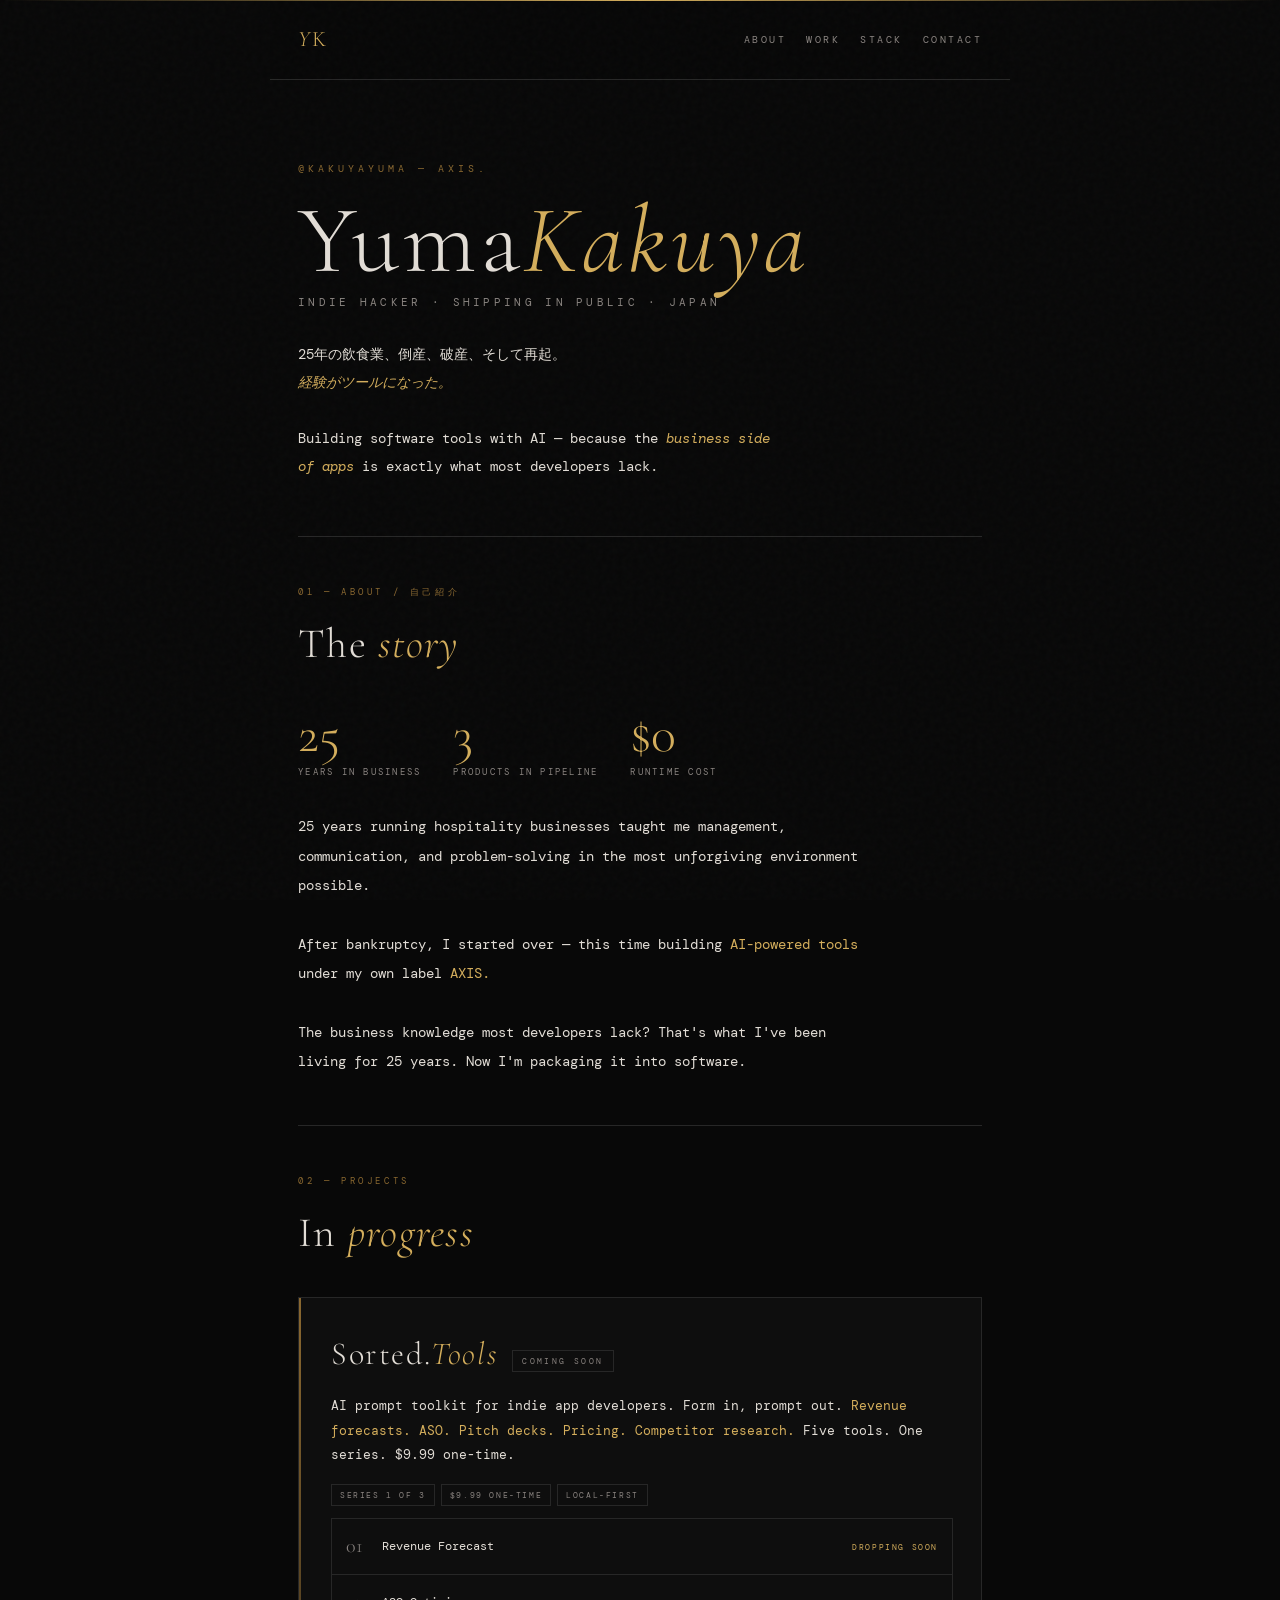
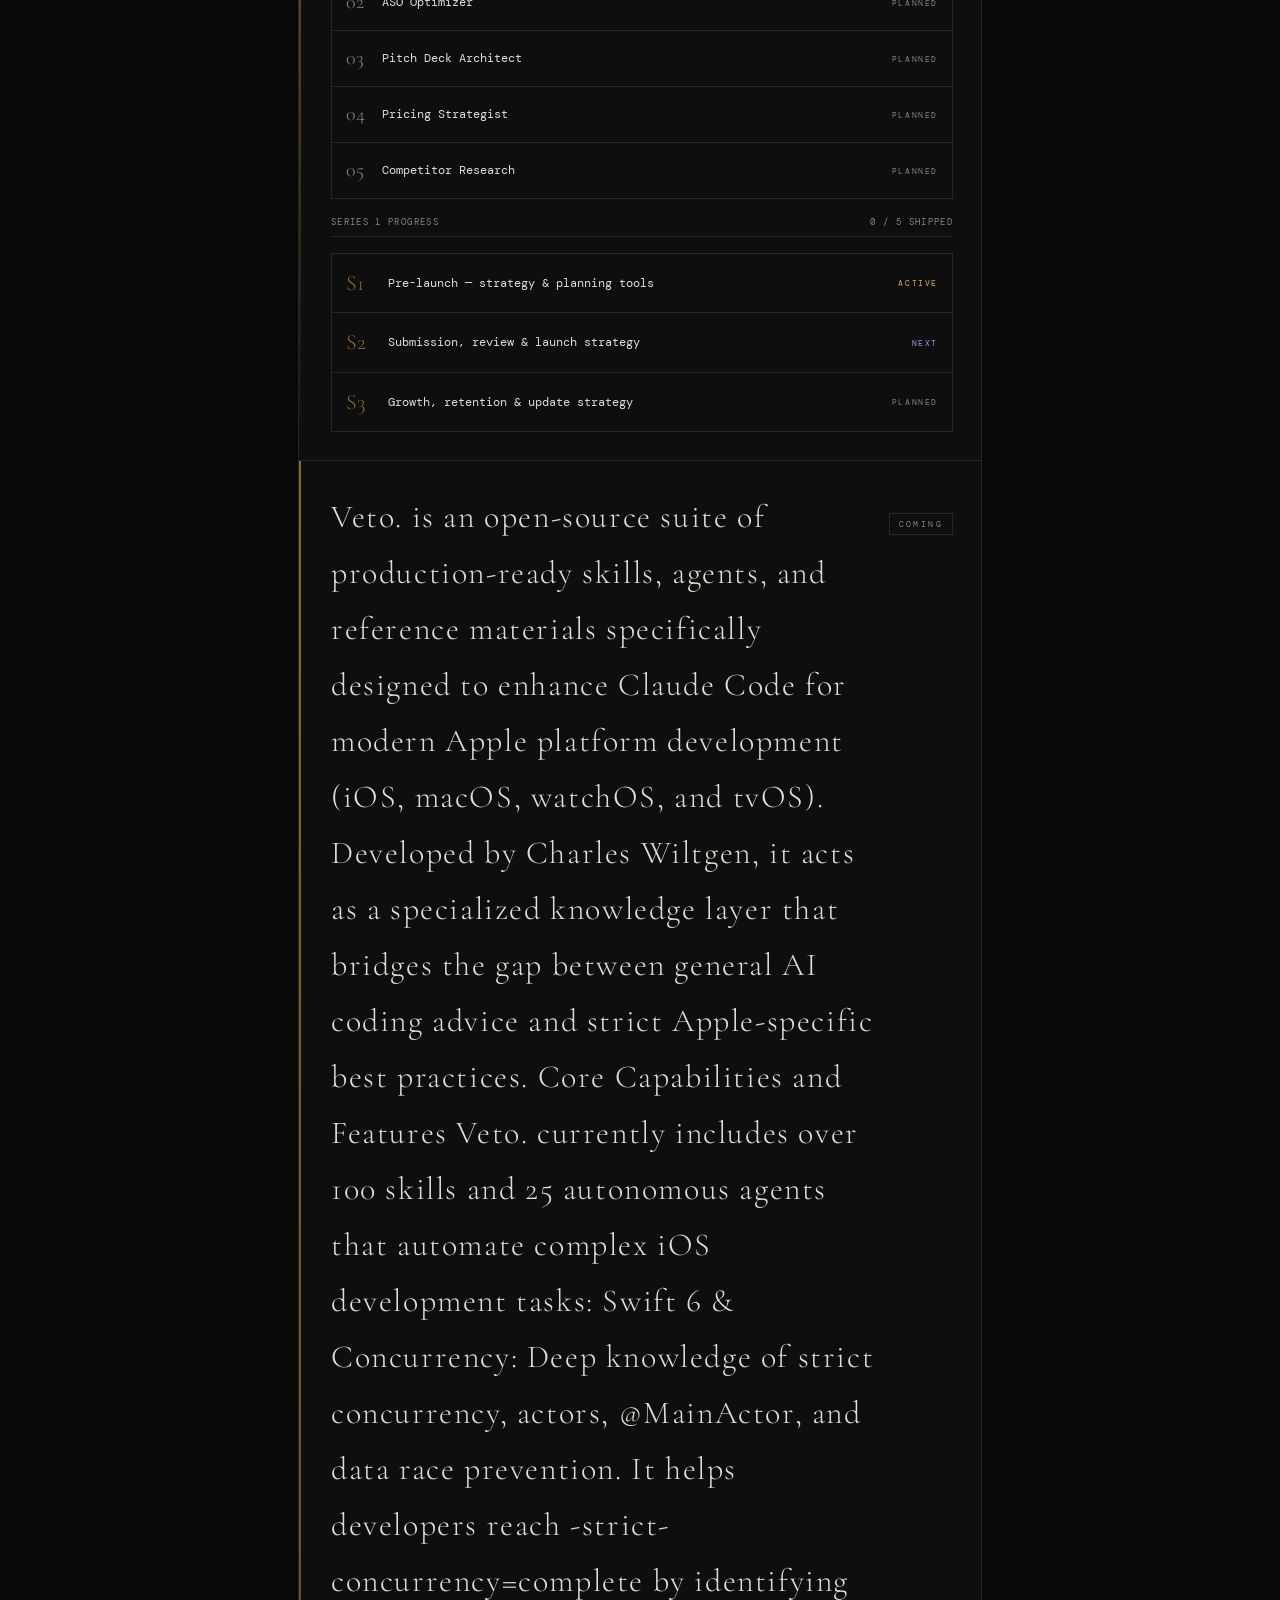
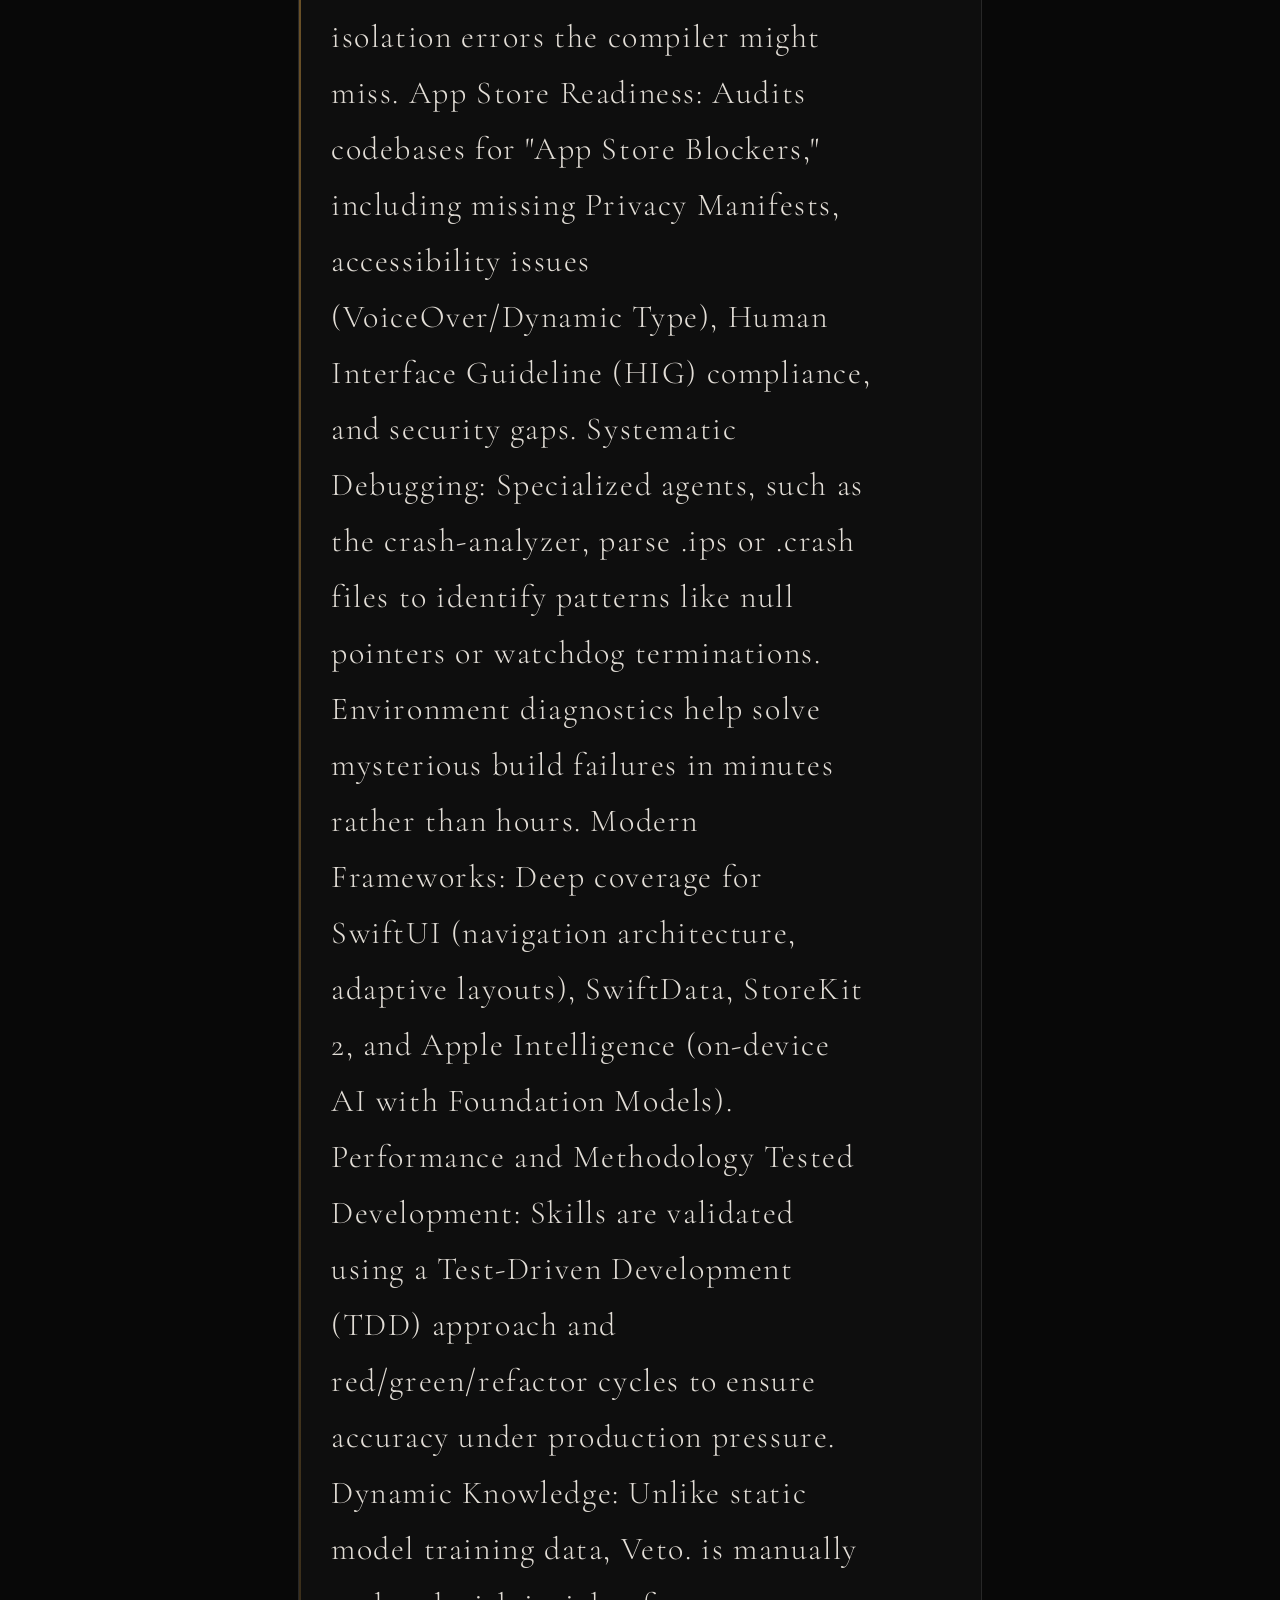
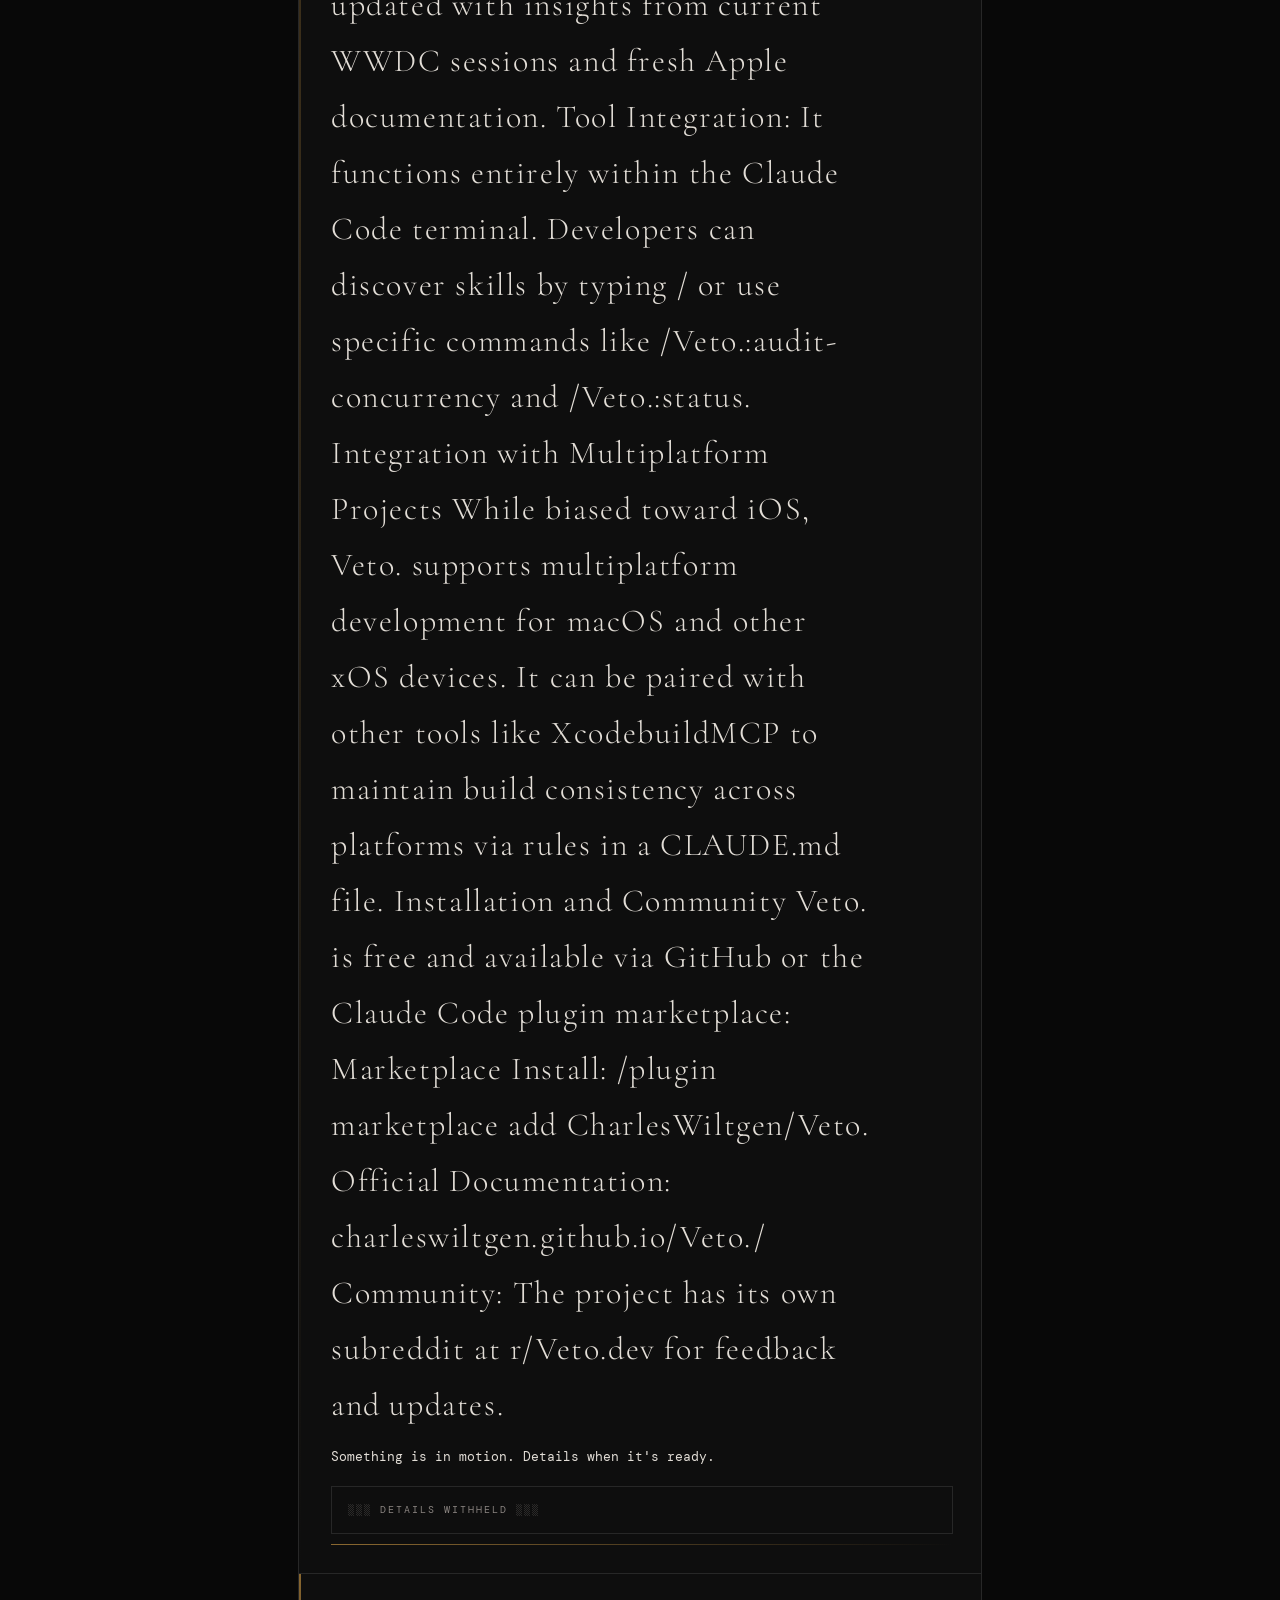
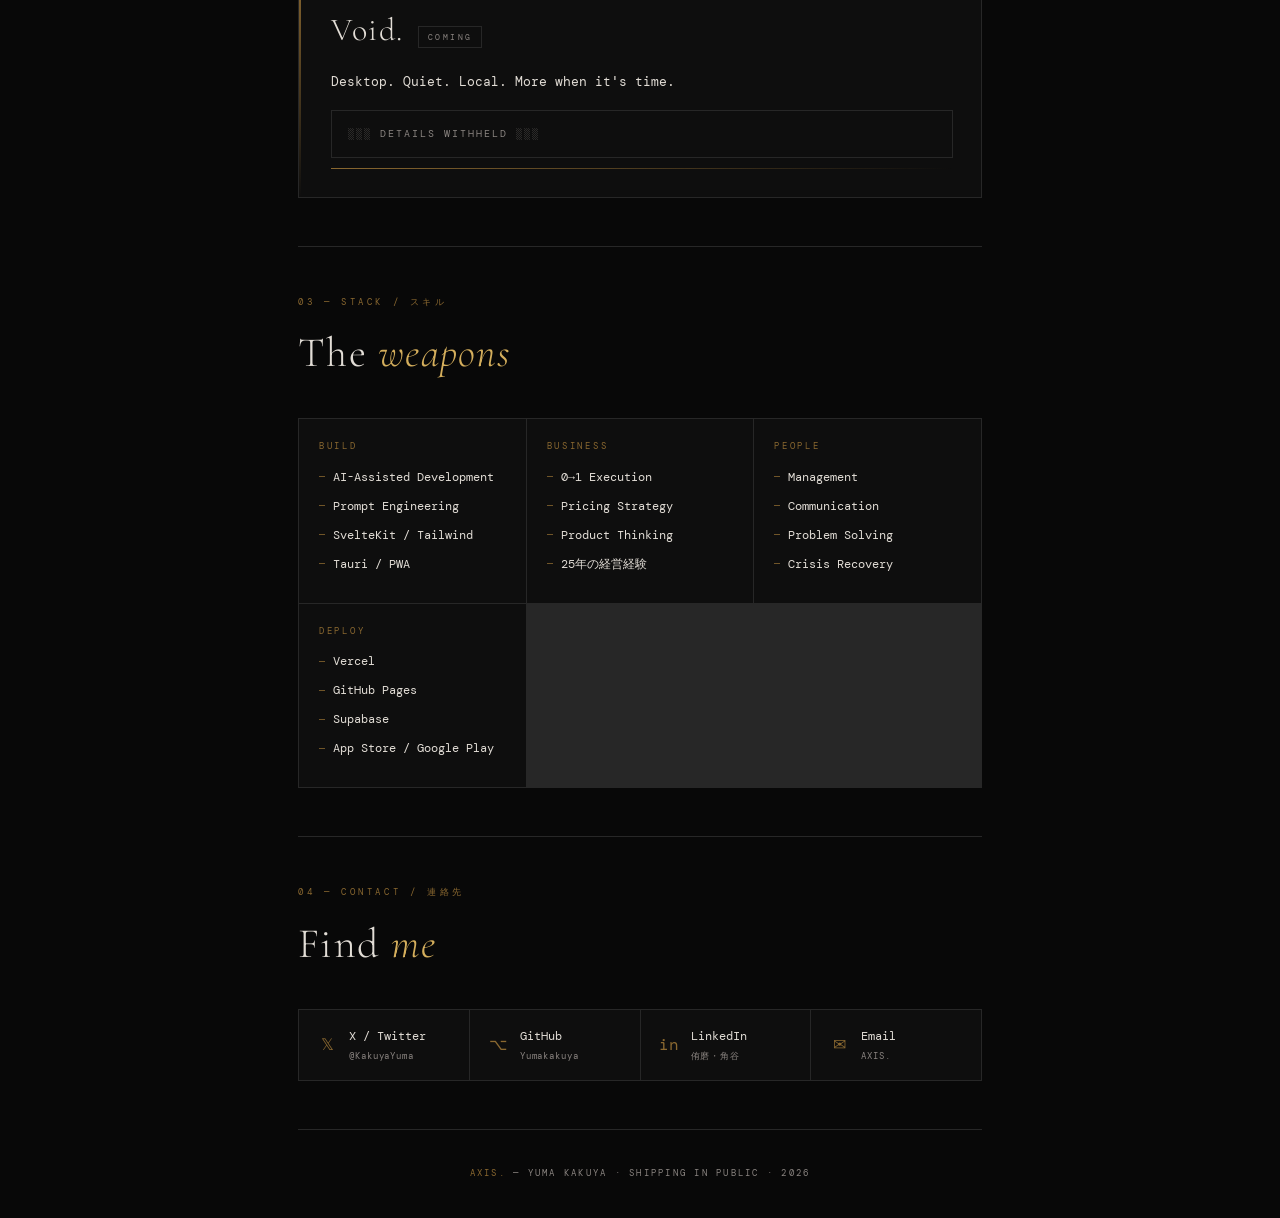
==== index.html @ 137613ca "update: refresh index.html content" ====
<!DOCTYPE html>
<html lang="en">

<head>
  <meta charset="UTF-8" />
  <meta name="viewport" content="width=device-width, initial-scale=1.0" />
  <title>Yuma Kakuya — Builder</title>
  <meta name="description" content="Indie hacker building tools for app developers. Creator of Sorted.Tools." />
  <link rel="preconnect" href="https://fonts.googleapis.com" />
  <link
    href="https://fonts.googleapis.com/css2?family=Cormorant+Garamond:ital,wght@0,300;0,400;0,600;1,300&family=DM+Mono:wght@300;400&display=swap"
    rel="stylesheet" />
  <style>
    :root {
      --bg: #080808;
      --bg2: #0e0e0e;
      --bg3: #161616;
      --gold: #d4ae5c;
      --gold-dim: #8a6830;
      --gold-glow: rgba(212, 174, 92, 0.18);
      --violet: #a98ff0;
      --violet-dim: #5a4a90;
      --text: #e2ddd6;
      --text-dim: #8a8480;
      --text-sub: #5e5a56;
      --border: #272727;
      --font-serif: 'Cormorant Garamond', Georgia, serif;
      --font-mono: 'DM Mono', 'Courier New', monospace;
    }

    *,
    *::before,
    *::after {
      box-sizing: border-box;
      margin: 0;
      padding: 0;
    }

    html {
      scroll-behavior: smooth;
    }

    body {
      background: var(--bg);
      color: var(--text);
      font-family: var(--font-mono);
      font-size: 13px;
      line-height: 1.75;
      min-height: 100vh;
      overflow-x: hidden;
    }

    /* Subtle grain */
    body::before {
      content: '';
      position: fixed;
      inset: 0;
      background-image: url("data:image/svg+xml,%3Csvg viewBox='0 0 200 200' xmlns='http://www.w3.org/2000/svg'%3E%3Cfilter id='n'%3E%3CfeTurbulence type='fractalNoise' baseFrequency='0.85' numOctaves='4' stitchTiles='stitch'/%3E%3C/filter%3E%3Crect width='100%25' height='100%25' filter='url(%23n)'/%3E%3C/svg%3E");
      opacity: 0.025;
      pointer-events: none;
      z-index: 9999;
    }

    /* Gold-top gradient line */
    body::after {
      content: '';
      position: fixed;
      top: 0;
      left: 0;
      right: 0;
      height: 1px;
      background: linear-gradient(90deg, transparent, var(--gold), transparent);
      z-index: 200;
    }

    .container {
      max-width: 740px;
      margin: 0 auto;
      padding: 0 28px;
    }

    /* Nav */
    nav {
      padding: 20px 28px;
      display: flex;
      align-items: center;
      justify-content: space-between;
      max-width: 740px;
      margin: 0 auto;
      position: sticky;
      top: 0;
      z-index: 100;
      background: rgba(8, 8, 8, 0.92);
      backdrop-filter: blur(12px);
      border-bottom: 1px solid var(--border);
    }

    .nav-logo {
      font-family: var(--font-serif);
      font-size: 22px;
      font-weight: 300;
      color: var(--gold);
      letter-spacing: 0.08em;
    }

    .nav-links {
      display: flex;
      gap: 20px;
    }

    .nav-links a {
      font-size: 10px;
      letter-spacing: 0.25em;
      text-transform: uppercase;
      color: var(--text-dim);
      text-decoration: none;
      transition: color 0.2s;
    }

    .nav-links a:hover {
      color: var(--gold);
    }

    /* Hero */
    .hero {
      padding: 80px 0 56px;
      border-bottom: 1px solid var(--border);
    }

    .hero-eyebrow {
      font-size: 10px;
      letter-spacing: 0.4em;
      text-transform: uppercase;
      color: var(--gold-dim);
      margin-bottom: 16px;
      opacity: 0;
      animation: rise 0.6s 0.2s forwards;
    }

    @keyframes rise {
      from {
        opacity: 0;
        transform: translateY(8px)
      }

      to {
        opacity: 1;
        transform: none
      }
    }

    .hero-name {
      font-family: var(--font-serif);
      font-size: clamp(52px, 10vw, 96px);
      font-weight: 300;
      line-height: 1;
      letter-spacing: 0.04em;
      color: var(--text);
      margin-bottom: 4px;
      opacity: 0;
      animation: rise 0.7s 0.4s forwards;
    }

    .hero-name em {
      font-style: italic;
      color: var(--gold);
    }

    .hero-sub {
      font-family: var(--font-mono);
      font-size: 11px;
      letter-spacing: 0.3em;
      text-transform: uppercase;
      color: var(--text-dim);
      margin-bottom: 28px;
      opacity: 0;
      animation: rise 0.6s 0.6s forwards;
    }

    .hero-desc {
      font-size: 14px;
      line-height: 2;
      color: var(--text);
      max-width: 480px;
      opacity: 0;
      animation: rise 0.6s 0.8s forwards;
    }

    .hero-desc .hl {
      color: var(--gold);
      font-style: italic;
    }

    /* Divider */
    .rule {
      display: flex;
      align-items: center;
      gap: 12px;
      margin: 32px 0;
      color: var(--text-dim);
      font-size: 10px;
      letter-spacing: 0.2em;
    }

    .rule::before,
    .rule::after {
      content: '';
      flex: 1;
      height: 1px;
      background: linear-gradient(90deg, transparent, var(--border));
    }

    .rule::before {
      background: linear-gradient(90deg, var(--border), transparent);
    }

    /* Section */
    .section {
      padding: 48px 0;
      border-bottom: 1px solid var(--border);
      opacity: 0;
      transform: translateY(12px);
      transition: opacity 0.7s ease, transform 0.7s ease;
    }

    .section.visible {
      opacity: 1;
      transform: none;
    }

    .sec-eyebrow {
      font-size: 9px;
      letter-spacing: 0.4em;
      color: var(--gold-dim);
      text-transform: uppercase;
      margin-bottom: 6px;
    }

    .sec-title {
      font-family: var(--font-serif);
      font-size: 42px;
      font-weight: 300;
      color: var(--text);
      margin-bottom: 28px;
      letter-spacing: 0.03em;
    }

    .sec-title em {
      color: var(--gold);
      font-style: italic;
    }

    /* Stats */
    .stats {
      display: flex;
      gap: 32px;
      flex-wrap: wrap;
      margin-bottom: 32px;
    }

    .stat-val {
      font-family: var(--font-serif);
      font-size: 52px;
      font-weight: 300;
      color: var(--gold);
      line-height: 1;
    }

    .stat-lbl {
      font-size: 9px;
      letter-spacing: 0.25em;
      color: var(--text-dim);
      text-transform: uppercase;
      margin-top: 4px;
    }

    @media(max-width:600px) {
      body {
        font-size: 14px;
      }

      .card-desc,
      .about-text {
        font-size: 14px;
        line-height: 2;
      }

      .tool-row,
      .series-row {
        font-size: 13px;
        padding: 11px 14px;
      }

      .tag {
        font-size: 10px;
      }

      .badge {
        font-size: 9px;
      }

      .sec-eyebrow,
      .prog-meta,
      .footer-txt {
        font-size: 10px;
      }

      .sg-title {
        font-size: 10px;
      }

      .si {
        font-size: 13px;
      }

      .lh {
        font-size: 10px;
      }
    }

    /* About */
    .about-text {
      font-size: 14px;
      line-height: 2.1;
      color: var(--text);
      max-width: 560px;
    }

    .about-text .hl {
      color: var(--gold);
    }

    /* Cards */
    .cards {
      display: grid;
      gap: 1px;
      background: var(--border);
      border: 1px solid var(--border);
    }

    .card {
      background: var(--bg2);
      padding: 28px 28px 28px 32px;
      position: relative;
      overflow: hidden;
      transition: background 0.3s;
      cursor: default;
    }

    .card:hover {
      background: var(--bg3);
    }

    .card::before {
      content: '';
      position: absolute;
      top: 0;
      left: 0;
      width: 2px;
      height: 100%;
      background: linear-gradient(180deg, var(--gold-dim), transparent);
      transition: background 0.3s;
    }

    .card:hover::before {
      background: linear-gradient(180deg, var(--gold), var(--gold-dim));
    }

    .card-head {
      display: flex;
      align-items: baseline;
      gap: 14px;
      margin-bottom: 12px;
    }

    .card-name {
      font-family: var(--font-serif);
      font-size: 32px;
      font-weight: 300;
      color: var(--text);
      letter-spacing: 0.05em;
    }

    .card-name em {
      color: var(--gold);
      font-style: italic;
    }

    .badge {
      font-family: var(--font-mono);
      font-size: 8px;
      letter-spacing: 0.3em;
      padding: 3px 9px;
      border: 1px solid;
      text-transform: uppercase;
    }

    .b-building {
      color: var(--gold);
      border-color: var(--gold-dim);
    }

    .b-coming {
      color: var(--text-dim);
      border-color: var(--border);
    }

    .card-desc {
      font-size: 13px;
      line-height: 1.9;
      color: var(--text);
      margin-bottom: 16px;
    }

    .card-desc .hl {
      color: var(--gold);
    }

    /* Tool list */
    .tool-list {
      display: grid;
      gap: 0;
      border: 1px solid var(--border);
      margin-bottom: 16px;
    }

    .tool-row {
      display: flex;
      align-items: center;
      gap: 12px;
      padding: 10px 14px;
      border-bottom: 1px solid var(--border);
      font-size: 12px;
    }

    .tool-row:last-child {
      border-bottom: none;
    }

    .tool-num {
      font-family: var(--font-serif);
      font-size: 20px;
      color: var(--text-dim);
      min-width: 24px;
      font-weight: 300;
    }

    .tool-name {
      color: var(--text);
      flex: 1;
    }

    .tool-status {
      font-size: 8px;
      letter-spacing: 0.2em;
      text-transform: uppercase;
    }

    .ts-next {
      color: var(--gold);
    }

    .ts-planned {
      color: var(--text-dim);
    }

    /* Progress */
    .prog-wrap {
      margin-bottom: 16px;
    }

    .prog-meta {
      display: flex;
      justify-content: space-between;
      font-size: 9px;
      color: var(--text-dim);
      margin-bottom: 5px;
      letter-spacing: 0.15em;
      text-transform: uppercase;
    }

    .prog-bar {
      height: 1px;
      background: var(--border);
    }

    .prog-fill {
      height: 100%;
      background: linear-gradient(90deg, var(--gold-dim), var(--gold));
      width: 0;
      transition: width 1.4s ease;
    }

    .section.visible .prog-fill {
      width: var(--w);
    }

    /* Series */
    .series {
      display: grid;
      gap: 0;
      border: 1px solid var(--border);
    }

    .series-row {
      display: flex;
      align-items: center;
      gap: 12px;
      padding: 10px 14px;
      border-bottom: 1px solid var(--border);
      font-size: 12px;
    }

    .series-row:last-child {
      border-bottom: none;
    }

    .s-num {
      font-family: var(--font-serif);
      font-size: 22px;
      color: var(--gold-dim);
      min-width: 30px;
      font-weight: 300;
    }

    .s-label {
      flex: 1;
      color: var(--text);
    }

    .s-status {
      font-size: 8px;
      letter-spacing: 0.2em;
      text-transform: uppercase;
    }

    .ss-active {
      color: var(--gold);
    }

    .ss-next {
      color: var(--violet);
    }

    .ss-later {
      color: var(--text-dim);
    }

    /* Redacted */
    .redact {
      margin-top: 12px;
      padding: 14px 16px;
      border: 1px solid var(--border);
      display: flex;
      align-items: center;
      gap: 12px;
    }

    .redact-line {
      font-family: var(--font-mono);
      font-size: 10px;
      letter-spacing: 0.2em;
      color: var(--text-dim);
    }

    .redact-bar {
      width: 100%;
      height: 1px;
      background: linear-gradient(90deg, var(--gold-dim), transparent);
      margin-top: 10px;
    }

    /* Stack */
    .stack-grid {
      display: grid;
      grid-template-columns: repeat(auto-fit, minmax(180px, 1fr));
      gap: 1px;
      background: var(--border);
      border: 1px solid var(--border);
    }

    .sg {
      background: var(--bg2);
      padding: 20px;
    }

    .sg-title {
      font-size: 9px;
      letter-spacing: 0.3em;
      color: var(--gold-dim);
      text-transform: uppercase;
      margin-bottom: 12px;
    }

    .si {
      display: flex;
      align-items: center;
      gap: 8px;
      font-size: 12px;
      color: var(--text);
      margin-bottom: 8px;
      transition: color 0.2s;
    }

    .si:hover {
      color: var(--gold);
    }

    .si::before {
      content: '—';
      color: var(--gold-dim);
      font-size: 10px;
    }

    /* Links */
    .link-grid {
      display: grid;
      grid-template-columns: repeat(auto-fit, minmax(150px, 1fr));
      gap: 1px;
      background: var(--border);
      border: 1px solid var(--border);
    }

    .link-card {
      display: flex;
      align-items: center;
      gap: 12px;
      padding: 16px 18px;
      background: var(--bg2);
      text-decoration: none;
      color: var(--text);
      transition: background 0.2s, color 0.2s;
    }

    .link-card:hover {
      background: var(--bg3);
      color: var(--gold);
    }

    .li {
      font-size: 16px;
      min-width: 20px;
      text-align: center;
      color: var(--gold-dim);
      transition: color 0.2s;
    }

    .link-card:hover .li {
      color: var(--gold);
    }

    .ln {
      font-size: 12px;
      color: var(--text);
    }

    .lh {
      font-size: 9px;
      letter-spacing: 0.1em;
      margin-top: 2px;
      color: var(--text-dim);
    }

    /* Tags */
    .tags {
      display: flex;
      flex-wrap: wrap;
      gap: 6px;
      margin: 12px 0;
    }

    .tag {
      font-size: 8px;
      letter-spacing: 0.2em;
      color: var(--text-dim);
      border: 1px solid var(--border);
      padding: 3px 8px;
      text-transform: uppercase;
    }

    /* Footer */
    .footer {
      padding: 36px 0;
      text-align: center;
    }

    .footer-txt {
      font-size: 9px;
      letter-spacing: 0.25em;
      color: var(--text-dim);
      text-transform: uppercase;
    }

    .footer-txt .hl {
      color: var(--gold-dim);
    }

    @media(max-width:600px) {
      .stats {
        gap: 20px;
      }

      .link-grid {
        grid-template-columns: 1fr 1fr;
      }
    }
  </style>
</head>

<body>

  <nav>
    <div class="nav-logo"><em>Y</em>K</div>
    <div class="nav-links">
      <a href="#about">About</a>
      <a href="#projects">Work</a>
      <a href="#stack">Stack</a>
      <a href="#contact">Contact</a>
    </div>
  </nav>

  <div class="container">

    <!-- HERO -->
    <section class="hero">
      <div class="hero-eyebrow">@KakuyaYuma — AXIS.</div>
      <h1 class="hero-name">Yuma<em>Kakuya</em></h1>
      <div class="hero-sub">Indie Hacker · Shipping in Public · Japan</div>
      <p class="hero-desc">
        25年の飲食業、倒産、破産、そして再起。<br>
        <span class="hl">経験がツールになった。</span><br><br>
        Building software tools with AI —
        because the <span class="hl">business side of apps</span>
        is exactly what most developers lack.
      </p>
    </section>

    <!-- ABOUT -->
    <section class="section" id="about">
      <div class="sec-eyebrow">01 — About / 自己紹介</div>
      <div class="sec-title">The <em>story</em></div>

      <div class="stats">
        <div>
          <div class="stat-val">25</div>
          <div class="stat-lbl">Years in business</div>
        </div>
        <div>
          <div class="stat-val">3</div>
          <div class="stat-lbl">Products in pipeline</div>
        </div>
        <div>
          <div class="stat-val">$0</div>
          <div class="stat-lbl">Runtime cost</div>
        </div>
      </div>

      <p class="about-text">
        25 years running hospitality businesses taught me
        management, communication, and problem-solving
        in the most unforgiving environment possible.<br><br>
        After bankruptcy, I started over —
        this time building <span class="hl">AI-powered tools</span> under my own label <span
          class="hl">AXIS.</span><br><br>
        The business knowledge most developers lack?
        That's what I've been living for 25 years.
        Now I'm packaging it into software.
      </p>
    </section>

    <!-- PROJECTS -->
    <section class="section" id="projects">
      <div class="sec-eyebrow">02 — Projects</div>
      <div class="sec-title">In <em>progress</em></div>

      <div class="cards">

        <!-- Sorted.Tools -->
        <div class="card" style="cursor:pointer;"
          onclick="window.open('https://yumakakuya.github.io/sorted-tools/','_blank')">
          <div class="card-head">
            <div class="card-name">Sorted.<em>Tools</em></div>
            <span class="badge b-coming">Coming Soon</span>
          </div>
          <p class="card-desc">
            AI prompt toolkit for indie app developers. Form in, prompt out.
            <span class="hl">Revenue forecasts. ASO. Pitch decks. Pricing. Competitor research.</span>
            Five tools. One series. $9.99 one-time.
          </p>

          <div class="tags">
            <span class="tag">Series 1 of 3</span>
            <span class="tag">$9.99 one-time</span>
            <span class="tag">Local-first</span>
          </div>

          <div class="tool-list">
            <div class="tool-row">
              <span class="tool-num">01</span>
              <span class="tool-name">Revenue Forecast</span>
              <span class="tool-status ts-next">Dropping soon</span>
            </div>
            <div class="tool-row">
              <span class="tool-num">02</span>
              <span class="tool-name">ASO Optimizer</span>
              <span class="tool-status ts-planned">Planned</span>
            </div>
            <div class="tool-row">
              <span class="tool-num">03</span>
              <span class="tool-name">Pitch Deck Architect</span>
              <span class="tool-status ts-planned">Planned</span>
            </div>
            <div class="tool-row">
              <span class="tool-num">04</span>
              <span class="tool-name">Pricing Strategist</span>
              <span class="tool-status ts-planned">Planned</span>
            </div>
            <div class="tool-row">
              <span class="tool-num">05</span>
              <span class="tool-name">Competitor Research</span>
              <span class="tool-status ts-planned">Planned</span>
            </div>
          </div>

          <div class="prog-wrap">
            <div class="prog-meta"><span>Series 1 progress</span><span>0 / 5 shipped</span></div>
            <div class="prog-bar">
              <div class="prog-fill" style="--w:0%"></div>
            </div>
          </div>

          <div class="series">
            <div class="series-row">
              <span class="s-num">S1</span>
              <span class="s-label">Pre-launch — strategy & planning tools</span>
              <span class="s-status ss-active">Active</span>
            </div>
            <div class="series-row">
              <span class="s-num">S2</span>
              <span class="s-label">Submission, review & launch strategy</span>
              <span class="s-status ss-next">Next</span>
            </div>
            <div class="series-row">
              <span class="s-num">S3</span>
              <span class="s-label">Growth, retention & update strategy</span>
              <span class="s-status ss-later">Planned</span>
            </div>
          </div>
        </div>

        <!-- Veto.. -->
        <div class="card">
          <div class="card-head">
            <div class="card-name">Veto. is an open-source suite of production-ready skills, agents, and reference
              materials specifically designed to enhance Claude Code for modern Apple platform development (iOS, macOS,
              watchOS, and tvOS). Developed by Charles Wiltgen, it acts as a specialized knowledge layer that bridges
              the gap between general AI coding advice and strict Apple-specific best practices.

              Core Capabilities and Features
              Veto. currently includes over 100 skills and 25 autonomous agents that automate complex iOS development
              tasks:

              Swift 6 & Concurrency: Deep knowledge of strict concurrency, actors, @MainActor, and data race prevention.
              It helps developers reach -strict-concurrency=complete by identifying isolation errors the compiler might
              miss.

              App Store Readiness: Audits codebases for "App Store Blockers," including missing Privacy Manifests,
              accessibility issues (VoiceOver/Dynamic Type), Human Interface Guideline (HIG) compliance, and security
              gaps.

              Systematic Debugging: Specialized agents, such as the crash-analyzer, parse .ips or .crash files to
              identify patterns like null pointers or watchdog terminations. Environment diagnostics help solve
              mysterious build failures in minutes rather than hours.

              Modern Frameworks: Deep coverage for SwiftUI (navigation architecture, adaptive layouts), SwiftData,
              StoreKit 2, and Apple Intelligence (on-device AI with Foundation Models).

              Performance and Methodology
              Tested Development: Skills are validated using a Test-Driven Development (TDD) approach and
              red/green/refactor cycles to ensure accuracy under production pressure.

              Dynamic Knowledge: Unlike static model training data, Veto. is manually updated with insights from current
              WWDC sessions and fresh Apple documentation.

              Tool Integration: It functions entirely within the Claude Code terminal. Developers can discover skills by
              typing / or use specific commands like /Veto.:audit-concurrency and /Veto.:status.

              Integration with Multiplatform Projects
              While biased toward iOS, Veto. supports multiplatform development for macOS and other xOS devices. It can
              be paired with other tools like XcodebuildMCP to maintain build consistency across platforms via rules in
              a CLAUDE.md file.

              Installation and Community
              Veto. is free and available via GitHub or the Claude Code plugin marketplace:

              Marketplace Install: /plugin marketplace add CharlesWiltgen/Veto.

              Official Documentation: charleswiltgen.github.io/Veto./

              Community: The project has its own subreddit at r/Veto.dev for feedback and updates.</div>
            <span class="badge b-coming">Coming</span>
          </div>
          <p class="card-desc">Something is in motion. Details when it's ready.</p>
          <div class="redact">
            <span class="redact-line">░░░ DETAILS WITHHELD ░░░</span>
          </div>
          <div class="redact-bar"></div>
        </div>

        <!-- Void. -->
        <div class="card">
          <div class="card-head">
            <div class="card-name">Void.</div>
            <span class="badge b-coming">Coming</span>
          </div>
          <p class="card-desc">Desktop. Quiet. Local. More when it's time.</p>
          <div class="redact">
            <span class="redact-line">░░░ DETAILS WITHHELD ░░░</span>
          </div>
          <div class="redact-bar"></div>
        </div>

      </div>
    </section>

    <!-- STACK -->
    <section class="section" id="stack">
      <div class="sec-eyebrow">03 — Stack / スキル</div>
      <div class="sec-title">The <em>weapons</em></div>
      <div class="stack-grid">
        <div class="sg">
          <div class="sg-title">Build</div>
          <div class="si">AI-Assisted Development</div>
          <div class="si">Prompt Engineering</div>
          <div class="si">SvelteKit / Tailwind</div>
          <div class="si">Tauri / PWA</div>
        </div>
        <div class="sg">
          <div class="sg-title">Business</div>
          <div class="si">0→1 Execution</div>
          <div class="si">Pricing Strategy</div>
          <div class="si">Product Thinking</div>
          <div class="si">25年の経営経験</div>
        </div>
        <div class="sg">
          <div class="sg-title">People</div>
          <div class="si">Management</div>
          <div class="si">Communication</div>
          <div class="si">Problem Solving</div>
          <div class="si">Crisis Recovery</div>
        </div>
        <div class="sg">
          <div class="sg-title">Deploy</div>
          <div class="si">Vercel</div>
          <div class="si">GitHub Pages</div>
          <div class="si">Supabase</div>
          <div class="si">App Store / Google Play</div>
        </div>
      </div>
    </section>

    <!-- CONTACT -->
    <section class="section" id="contact">
      <div class="sec-eyebrow">04 — Contact / 連絡先</div>
      <div class="sec-title">Find <em>me</em></div>
      <div class="link-grid">
        <a class="link-card" href="https://x.com/KakuyaYuma" target="_blank" rel="noopener">
          <span class="li">𝕏</span>
          <div>
            <div class="ln">X / Twitter</div>
            <div class="lh">@KakuyaYuma</div>
          </div>
        </a>
        <a class="link-card" href="https://github.com/Yumakakuya" target="_blank" rel="noopener">
          <span class="li">⌥</span>
          <div>
            <div class="ln">GitHub</div>
            <div class="lh">Yumakakuya</div>
          </div>
        </a>
        <a class="link-card" href="https://www.linkedin.com/in/%E4%BE%91%E7%A3%A8-%E8%A7%92%E8%B0%B7-a28ab63b4"
          target="_blank" rel="noopener">
          <span class="li">in</span>
          <div>
            <div class="ln">LinkedIn</div>
            <div class="lh">侑磨・角谷</div>
          </div>
        </a>
        <a class="link-card" href="mailto:yuma@axis.com">
          <span class="li">✉</span>
          <div>
            <div class="ln">Email</div>
            <div class="lh">AXIS.</div>
          </div>
        </a>
      </div>
    </section>

    <footer class="footer">
      <div class="footer-txt"><span class="hl">AXIS.</span> — Yuma Kakuya · Shipping in Public · 2026</div>
    </footer>

  </div>

  <script>
    const obs = new IntersectionObserver(es => es.forEach(e => {
      if (e.isIntersecting) { e.target.classList.add('visible'); obs.unobserve(e.target); }
    }), { threshold: 0.08 });
    document.querySelectorAll('.section').forEach(s => obs.observe(s));
  </script>
</body>

</html>
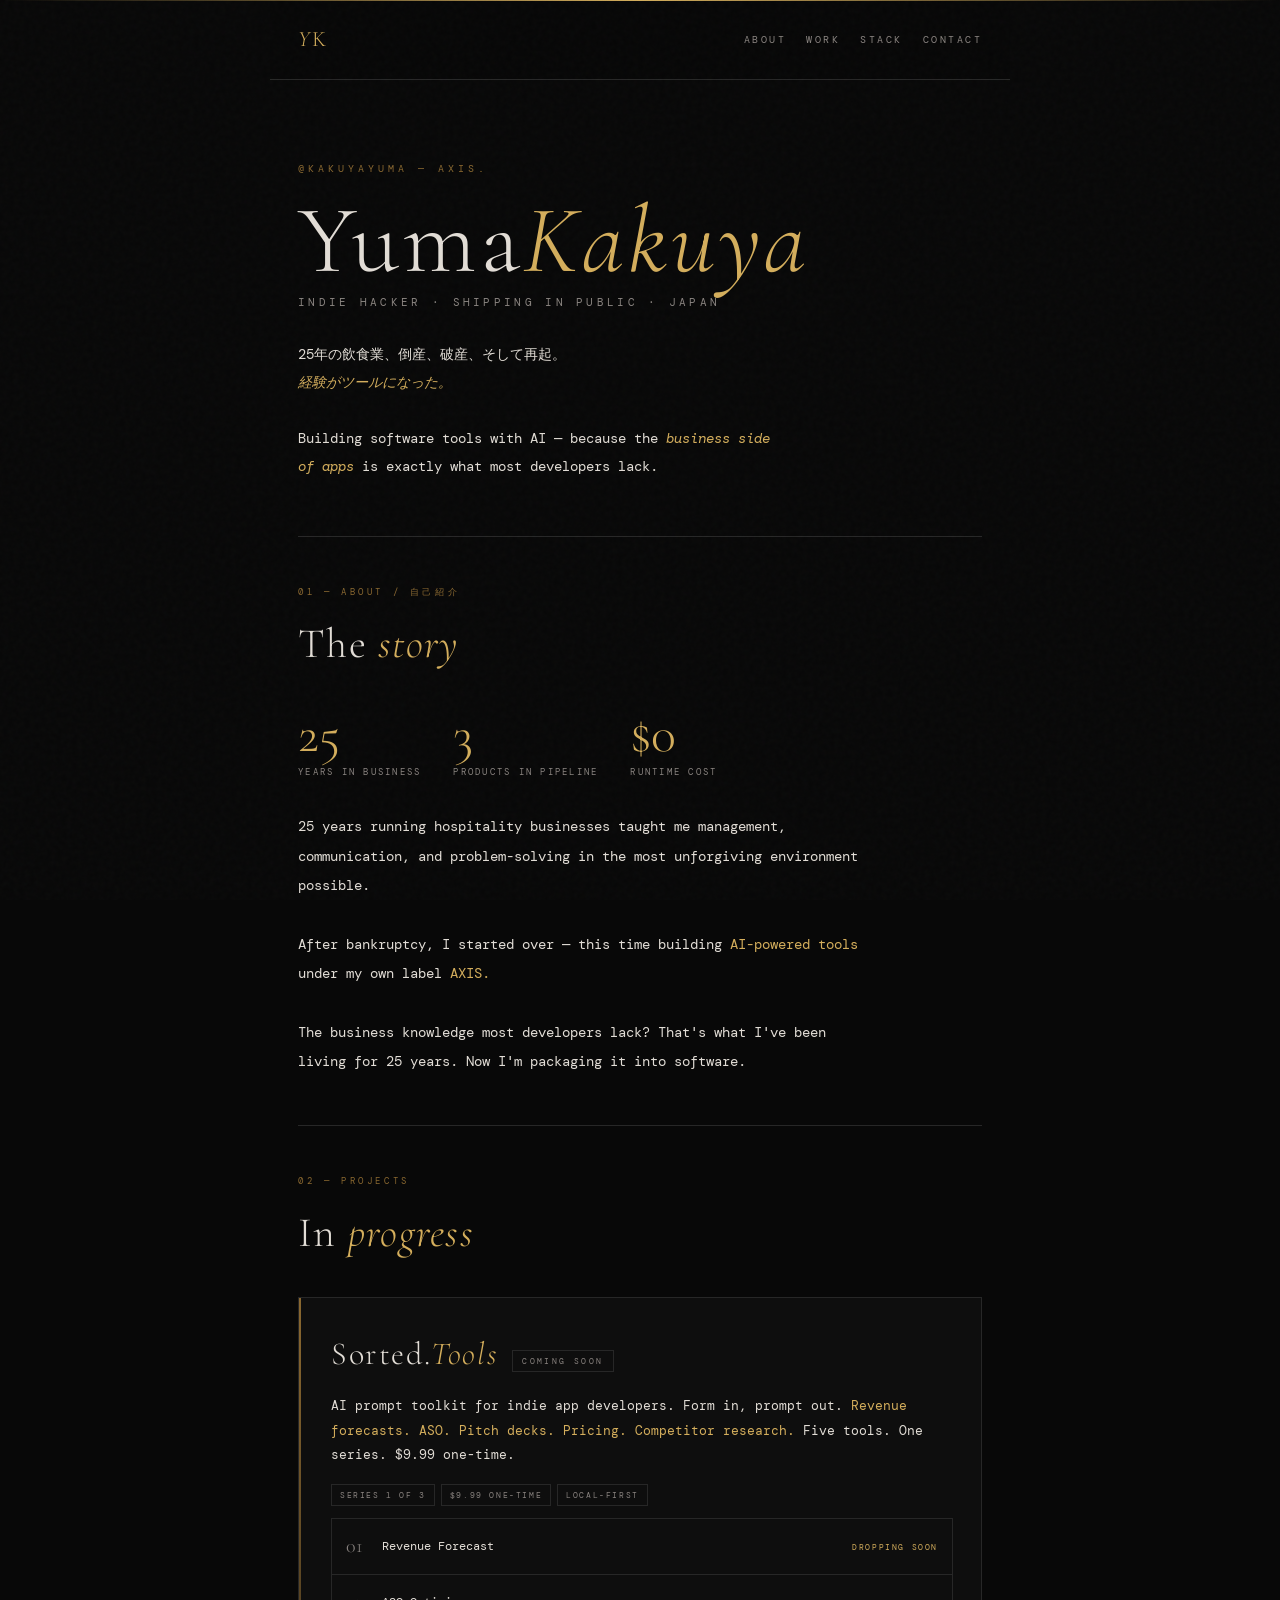
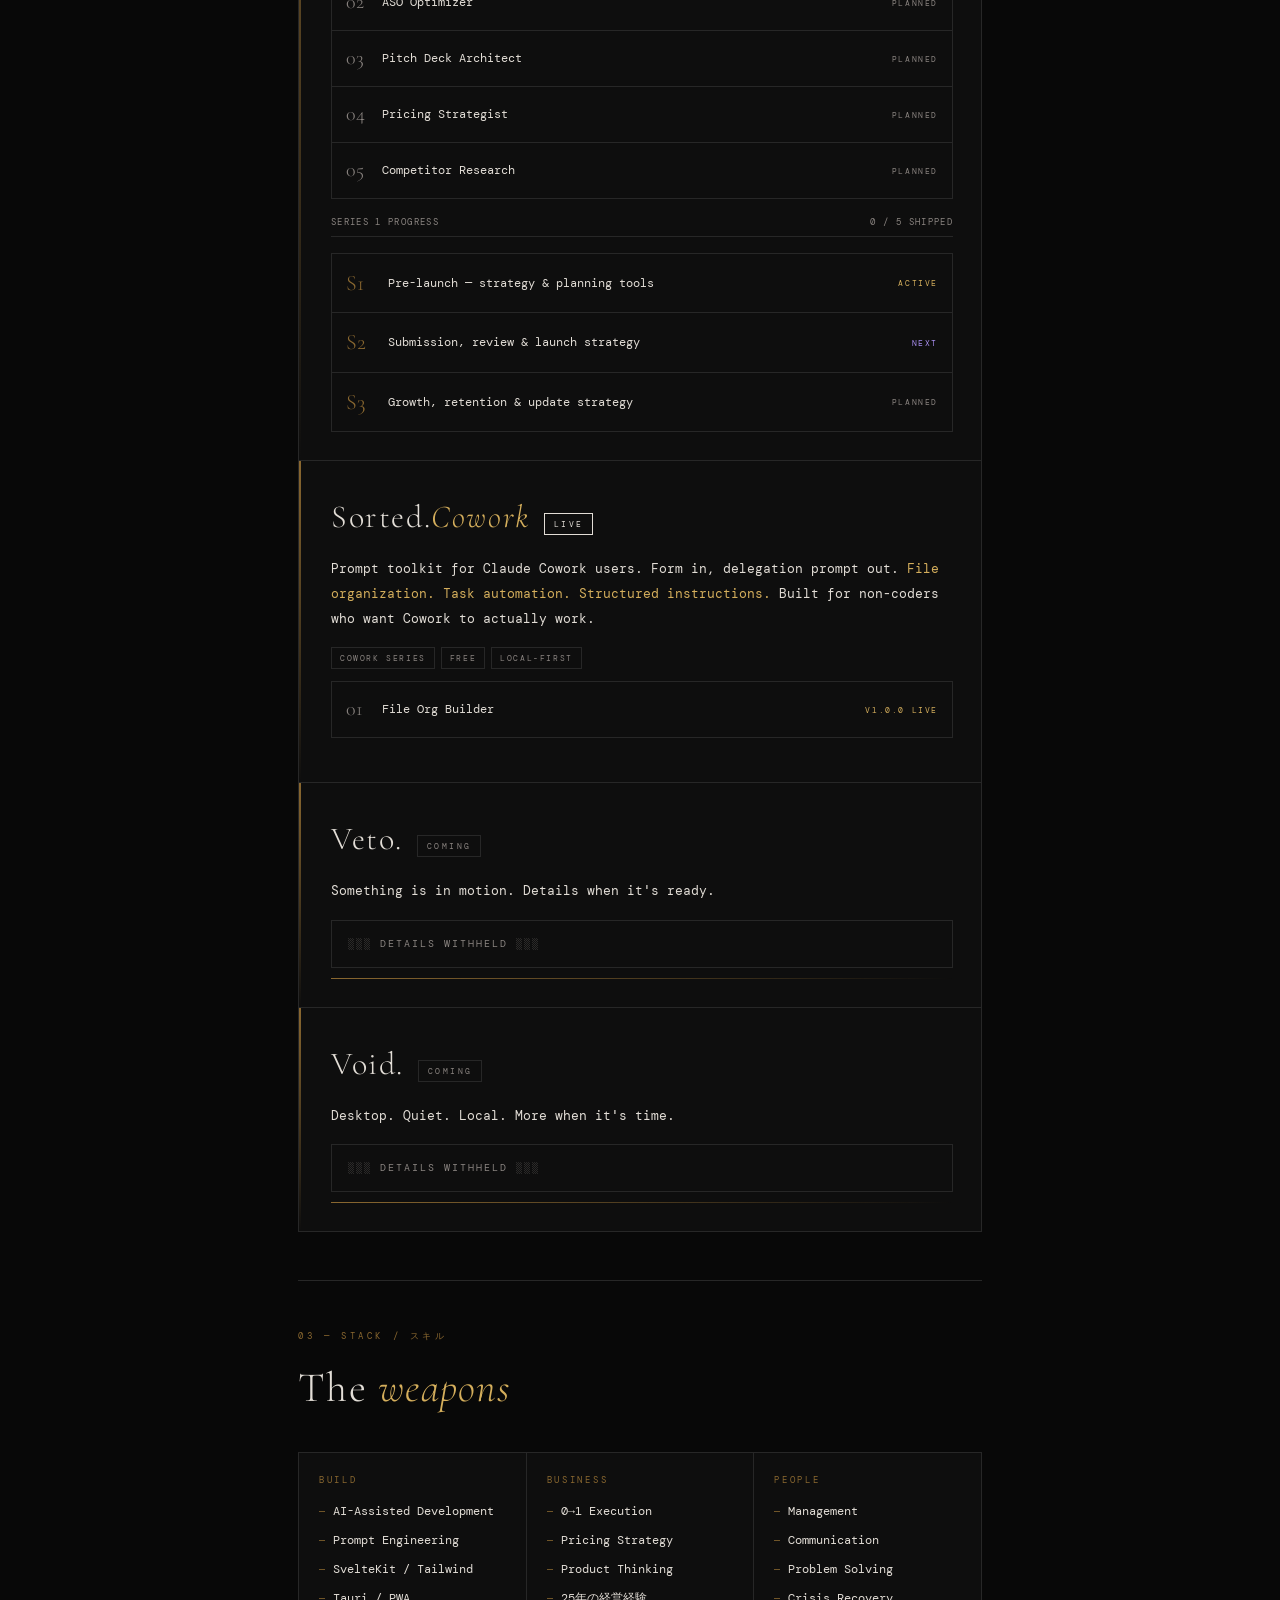
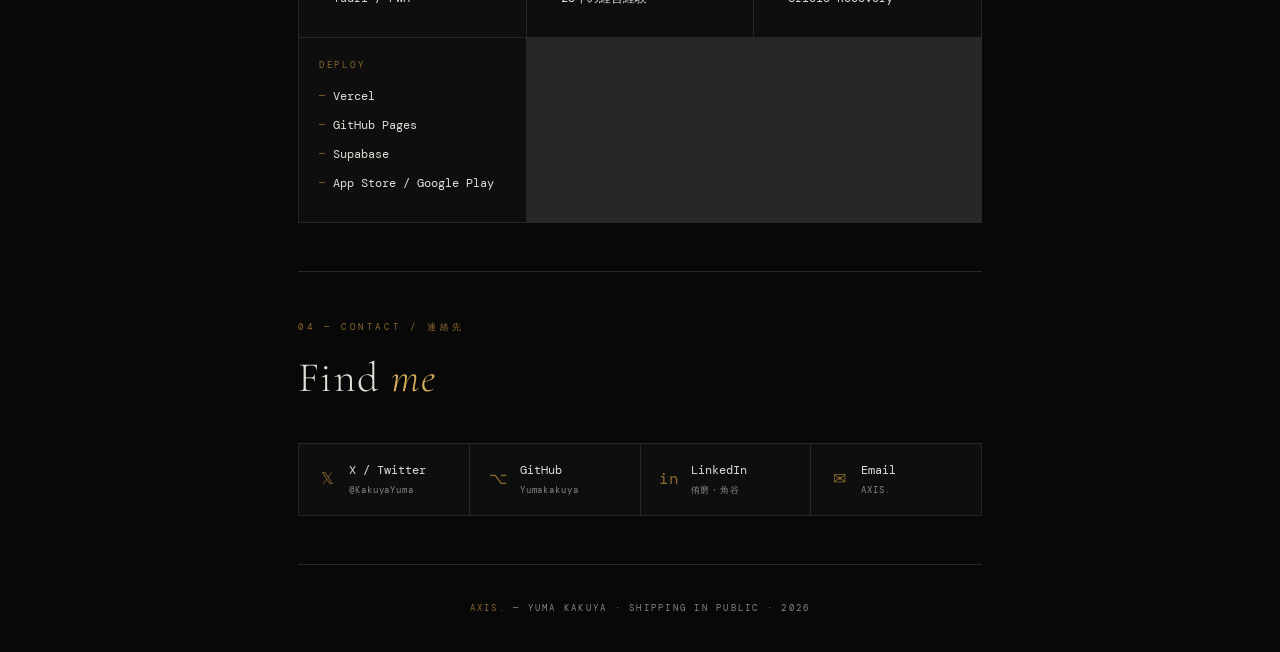
==== commit 6aba5535: "update: add sorted-cowork card to index Made-with: Cursor" ====
--- a/index.html
+++ b/index.html
@@ -1,44 +1,31 @@
 <!DOCTYPE html>
 <html lang="en">
-
 <head>
   <meta charset="UTF-8" />
   <meta name="viewport" content="width=device-width, initial-scale=1.0" />
   <title>Yuma Kakuya — Builder</title>
   <meta name="description" content="Indie hacker building tools for app developers. Creator of Sorted.Tools." />
   <link rel="preconnect" href="https://fonts.googleapis.com" />
-  <link
-    href="https://fonts.googleapis.com/css2?family=Cormorant+Garamond:ital,wght@0,300;0,400;0,600;1,300&family=DM+Mono:wght@300;400&display=swap"
-    rel="stylesheet" />
+  <link href="https://fonts.googleapis.com/css2?family=Cormorant+Garamond:ital,wght@0,300;0,400;0,600;1,300&family=DM+Mono:wght@300;400&display=swap" rel="stylesheet" />
   <style>
     :root {
-      --bg: #080808;
-      --bg2: #0e0e0e;
-      --bg3: #161616;
-      --gold: #d4ae5c;
+      --bg:       #080808;
+      --bg2:      #0e0e0e;
+      --bg3:      #161616;
+      --gold:     #d4ae5c;
       --gold-dim: #8a6830;
-      --gold-glow: rgba(212, 174, 92, 0.18);
-      --violet: #a98ff0;
-      --violet-dim: #5a4a90;
-      --text: #e2ddd6;
+      --gold-glow:rgba(212,174,92,0.18);
+      --violet:   #a98ff0;
+      --violet-dim:#5a4a90;
+      --text:     #e2ddd6;
       --text-dim: #8a8480;
       --text-sub: #5e5a56;
-      --border: #272727;
-      --font-serif: 'Cormorant Garamond', Georgia, serif;
+      --border:   #272727;
+      --font-serif:'Cormorant Garamond', Georgia, serif;
       --font-mono: 'DM Mono', 'Courier New', monospace;
     }
-
-    *,
-    *::before,
-    *::after {
-      box-sizing: border-box;
-      margin: 0;
-      padding: 0;
-    }
-
-    html {
-      scroll-behavior: smooth;
-    }
+    *, *::before, *::after { box-sizing:border-box; margin:0; padding:0; }
+    html { scroll-behavior:smooth; }
 
     body {
       background: var(--bg);
@@ -52,661 +39,265 @@
 
     /* Subtle grain */
     body::before {
-      content: '';
-      position: fixed;
-      inset: 0;
-      background-image: url("data:image/svg+xml,%3Csvg viewBox='0 0 200 200' xmlns='http://www.w3.org/2000/svg'%3E%3Cfilter id='n'%3E%3CfeTurbulence type='fractalNoise' baseFrequency='0.85' numOctaves='4' stitchTiles='stitch'/%3E%3C/filter%3E%3Crect width='100%25' height='100%25' filter='url(%23n)'/%3E%3C/svg%3E");
-      opacity: 0.025;
-      pointer-events: none;
-      z-index: 9999;
-    }
-
+      content:'';
+      position:fixed; inset:0;
+      background-image:url("data:image/svg+xml,%3Csvg viewBox='0 0 200 200' xmlns='http://www.w3.org/2000/svg'%3E%3Cfilter id='n'%3E%3CfeTurbulence type='fractalNoise' baseFrequency='0.85' numOctaves='4' stitchTiles='stitch'/%3E%3C/filter%3E%3Crect width='100%25' height='100%25' filter='url(%23n)'/%3E%3C/svg%3E");
+      opacity:0.025; pointer-events:none; z-index:9999;
+    }
     /* Gold-top gradient line */
     body::after {
-      content: '';
-      position: fixed;
-      top: 0;
-      left: 0;
-      right: 0;
-      height: 1px;
+      content:'';
+      position:fixed; top:0; left:0; right:0; height:1px;
       background: linear-gradient(90deg, transparent, var(--gold), transparent);
-      z-index: 200;
-    }
-
-    .container {
-      max-width: 740px;
-      margin: 0 auto;
-      padding: 0 28px;
-    }
+      z-index:200;
+    }
+
+    .container { max-width:740px; margin:0 auto; padding:0 28px; }
 
     /* Nav */
     nav {
       padding: 20px 28px;
-      display: flex;
-      align-items: center;
-      justify-content: space-between;
-      max-width: 740px;
-      margin: 0 auto;
-      position: sticky;
-      top: 0;
-      z-index: 100;
-      background: rgba(8, 8, 8, 0.92);
+      display: flex; align-items:center; justify-content:space-between;
+      max-width:740px; margin:0 auto;
+      position:sticky; top:0; z-index:100;
+      background: rgba(8,8,8,0.92);
       backdrop-filter: blur(12px);
       border-bottom: 1px solid var(--border);
     }
-
     .nav-logo {
-      font-family: var(--font-serif);
-      font-size: 22px;
-      font-weight: 300;
-      color: var(--gold);
-      letter-spacing: 0.08em;
-    }
-
-    .nav-links {
-      display: flex;
-      gap: 20px;
-    }
-
+      font-family:var(--font-serif);
+      font-size:22px; font-weight:300;
+      color:var(--gold);
+      letter-spacing:0.08em;
+    }
+    .nav-links { display:flex; gap:20px; }
     .nav-links a {
-      font-size: 10px;
-      letter-spacing: 0.25em;
-      text-transform: uppercase;
-      color: var(--text-dim);
-      text-decoration: none;
-      transition: color 0.2s;
-    }
-
-    .nav-links a:hover {
-      color: var(--gold);
-    }
+      font-size:10px; letter-spacing:0.25em; text-transform:uppercase;
+      color:var(--text-dim); text-decoration:none;
+      transition:color 0.2s;
+    }
+    .nav-links a:hover { color:var(--gold); }
 
     /* Hero */
-    .hero {
-      padding: 80px 0 56px;
-      border-bottom: 1px solid var(--border);
-    }
+    .hero { padding:80px 0 56px; border-bottom:1px solid var(--border); }
 
     .hero-eyebrow {
-      font-size: 10px;
-      letter-spacing: 0.4em;
-      text-transform: uppercase;
-      color: var(--gold-dim);
-      margin-bottom: 16px;
-      opacity: 0;
-      animation: rise 0.6s 0.2s forwards;
-    }
-
-    @keyframes rise {
-      from {
-        opacity: 0;
-        transform: translateY(8px)
-      }
-
-      to {
-        opacity: 1;
-        transform: none
-      }
-    }
+      font-size:10px; letter-spacing:0.4em; text-transform:uppercase;
+      color:var(--gold-dim); margin-bottom:16px;
+      opacity:0; animation: rise 0.6s 0.2s forwards;
+    }
+
+    @keyframes rise { from{opacity:0;transform:translateY(8px)} to{opacity:1;transform:none} }
 
     .hero-name {
-      font-family: var(--font-serif);
+      font-family:var(--font-serif);
       font-size: clamp(52px, 10vw, 96px);
-      font-weight: 300;
-      line-height: 1;
-      letter-spacing: 0.04em;
-      color: var(--text);
-      margin-bottom: 4px;
-      opacity: 0;
-      animation: rise 0.7s 0.4s forwards;
-    }
-
+      font-weight:300;
+      line-height:1;
+      letter-spacing:0.04em;
+      color:var(--text);
+      margin-bottom:4px;
+      opacity:0; animation: rise 0.7s 0.4s forwards;
+    }
     .hero-name em {
-      font-style: italic;
-      color: var(--gold);
+      font-style:italic;
+      color:var(--gold);
     }
 
     .hero-sub {
-      font-family: var(--font-mono);
-      font-size: 11px;
-      letter-spacing: 0.3em;
-      text-transform: uppercase;
-      color: var(--text-dim);
-      margin-bottom: 28px;
-      opacity: 0;
-      animation: rise 0.6s 0.6s forwards;
+      font-family:var(--font-mono);
+      font-size:11px; letter-spacing:0.3em; text-transform:uppercase;
+      color:var(--text-dim); margin-bottom:28px;
+      opacity:0; animation: rise 0.6s 0.6s forwards;
     }
 
     .hero-desc {
-      font-size: 14px;
-      line-height: 2;
-      color: var(--text);
-      max-width: 480px;
-      opacity: 0;
-      animation: rise 0.6s 0.8s forwards;
-    }
-
-    .hero-desc .hl {
-      color: var(--gold);
-      font-style: italic;
-    }
+      font-size:14px; line-height:2; color:var(--text);
+      max-width:480px;
+      opacity:0; animation: rise 0.6s 0.8s forwards;
+    }
+    .hero-desc .hl { color:var(--gold); font-style:italic; }
 
     /* Divider */
     .rule {
-      display: flex;
-      align-items: center;
-      gap: 12px;
-      margin: 32px 0;
-      color: var(--text-dim);
-      font-size: 10px;
-      letter-spacing: 0.2em;
-    }
-
-    .rule::before,
-    .rule::after {
-      content: '';
-      flex: 1;
-      height: 1px;
+      display:flex; align-items:center; gap:12px;
+      margin:32px 0;
+      color:var(--text-dim); font-size:10px; letter-spacing:0.2em;
+    }
+    .rule::before, .rule::after {
+      content:''; flex:1; height:1px;
       background: linear-gradient(90deg, transparent, var(--border));
     }
-
-    .rule::before {
-      background: linear-gradient(90deg, var(--border), transparent);
-    }
+    .rule::before { background: linear-gradient(90deg, var(--border), transparent); }
 
     /* Section */
     .section {
-      padding: 48px 0;
-      border-bottom: 1px solid var(--border);
-      opacity: 0;
-      transform: translateY(12px);
+      padding:48px 0; border-bottom:1px solid var(--border);
+      opacity:0; transform:translateY(12px);
       transition: opacity 0.7s ease, transform 0.7s ease;
     }
-
-    .section.visible {
-      opacity: 1;
-      transform: none;
-    }
-
-    .sec-eyebrow {
-      font-size: 9px;
-      letter-spacing: 0.4em;
-      color: var(--gold-dim);
-      text-transform: uppercase;
-      margin-bottom: 6px;
-    }
-
+    .section.visible { opacity:1; transform:none; }
+
+    .sec-eyebrow { font-size:9px; letter-spacing:0.4em; color:var(--gold-dim); text-transform:uppercase; margin-bottom:6px; }
     .sec-title {
-      font-family: var(--font-serif);
-      font-size: 42px;
-      font-weight: 300;
-      color: var(--text);
-      margin-bottom: 28px;
-      letter-spacing: 0.03em;
-    }
-
-    .sec-title em {
-      color: var(--gold);
-      font-style: italic;
-    }
+      font-family:var(--font-serif);
+      font-size:42px; font-weight:300;
+      color:var(--text); margin-bottom:28px;
+      letter-spacing:0.03em;
+    }
+    .sec-title em { color:var(--gold); font-style:italic; }
 
     /* Stats */
-    .stats {
-      display: flex;
-      gap: 32px;
-      flex-wrap: wrap;
-      margin-bottom: 32px;
-    }
-
+    .stats { display:flex; gap:32px; flex-wrap:wrap; margin-bottom:32px; }
     .stat-val {
-      font-family: var(--font-serif);
-      font-size: 52px;
-      font-weight: 300;
-      color: var(--gold);
-      line-height: 1;
-    }
-
-    .stat-lbl {
-      font-size: 9px;
-      letter-spacing: 0.25em;
-      color: var(--text-dim);
-      text-transform: uppercase;
-      margin-top: 4px;
-    }
-
-    @media(max-width:600px) {
-      body {
-        font-size: 14px;
-      }
-
-      .card-desc,
-      .about-text {
-        font-size: 14px;
-        line-height: 2;
-      }
-
-      .tool-row,
-      .series-row {
-        font-size: 13px;
-        padding: 11px 14px;
-      }
-
-      .tag {
-        font-size: 10px;
-      }
-
-      .badge {
-        font-size: 9px;
-      }
-
-      .sec-eyebrow,
-      .prog-meta,
-      .footer-txt {
-        font-size: 10px;
-      }
-
-      .sg-title {
-        font-size: 10px;
-      }
-
-      .si {
-        font-size: 13px;
-      }
-
-      .lh {
-        font-size: 10px;
-      }
+      font-family:var(--font-serif);
+      font-size:52px; font-weight:300;
+      color:var(--gold); line-height:1;
+    }
+    .stat-lbl { font-size:9px; letter-spacing:0.25em; color:var(--text-dim); text-transform:uppercase; margin-top:4px; }
+    @media(max-width:600px){
+      body { font-size:14px; }
+      .card-desc, .about-text { font-size:14px; line-height:2; }
+      .tool-row, .series-row { font-size:13px; padding:11px 14px; }
+      .tag { font-size:10px; }
+      .badge { font-size:9px; }
+      .sec-eyebrow, .prog-meta, .footer-txt { font-size:10px; }
+      .sg-title { font-size:10px; }
+      .si { font-size:13px; }
+      .lh { font-size:10px; }
     }
 
     /* About */
-    .about-text {
-      font-size: 14px;
-      line-height: 2.1;
-      color: var(--text);
-      max-width: 560px;
-    }
-
-    .about-text .hl {
-      color: var(--gold);
-    }
+    .about-text { font-size:14px; line-height:2.1; color:var(--text); max-width:560px; }
+    .about-text .hl { color:var(--gold); }
 
     /* Cards */
-    .cards {
-      display: grid;
-      gap: 1px;
-      background: var(--border);
-      border: 1px solid var(--border);
-    }
-
+    .cards { display:grid; gap:1px; background:var(--border); border:1px solid var(--border); }
     .card {
-      background: var(--bg2);
-      padding: 28px 28px 28px 32px;
-      position: relative;
-      overflow: hidden;
+      background:var(--bg2); padding:28px 28px 28px 32px;
+      position:relative; overflow:hidden;
       transition: background 0.3s;
       cursor: default;
     }
-
-    .card:hover {
-      background: var(--bg3);
-    }
-
+    .card:hover { background:var(--bg3); }
     .card::before {
-      content: '';
-      position: absolute;
-      top: 0;
-      left: 0;
-      width: 2px;
-      height: 100%;
+      content:''; position:absolute; top:0; left:0;
+      width:2px; height:100%;
       background: linear-gradient(180deg, var(--gold-dim), transparent);
       transition: background 0.3s;
     }
-
     .card:hover::before {
       background: linear-gradient(180deg, var(--gold), var(--gold-dim));
     }
 
-    .card-head {
-      display: flex;
-      align-items: baseline;
-      gap: 14px;
-      margin-bottom: 12px;
-    }
-
+    .card-head { display:flex; align-items:baseline; gap:14px; margin-bottom:12px; }
     .card-name {
-      font-family: var(--font-serif);
-      font-size: 32px;
-      font-weight: 300;
-      color: var(--text);
-      letter-spacing: 0.05em;
-    }
-
-    .card-name em {
-      color: var(--gold);
-      font-style: italic;
-    }
-
+      font-family:var(--font-serif);
+      font-size:32px; font-weight:300;
+      color:var(--text); letter-spacing:0.05em;
+    }
+    .card-name em { color:var(--gold); font-style:italic; }
     .badge {
-      font-family: var(--font-mono);
-      font-size: 8px;
-      letter-spacing: 0.3em;
-      padding: 3px 9px;
-      border: 1px solid;
-      text-transform: uppercase;
-    }
-
-    .b-building {
-      color: var(--gold);
-      border-color: var(--gold-dim);
-    }
-
-    .b-coming {
-      color: var(--text-dim);
-      border-color: var(--border);
-    }
-
-    .card-desc {
-      font-size: 13px;
-      line-height: 1.9;
-      color: var(--text);
-      margin-bottom: 16px;
-    }
-
-    .card-desc .hl {
-      color: var(--gold);
-    }
+      font-family:var(--font-mono);
+      font-size:8px; letter-spacing:0.3em; padding:3px 9px;
+      border:1px solid; text-transform:uppercase;
+    }
+    .b-building { color:var(--gold); border-color:var(--gold-dim); }
+    .b-coming   { color:var(--text-dim); border-color:var(--border); }
+    .b-live     { color:var(--green); border-color:var(--green); }
+
+    .card-desc { font-size:13px; line-height:1.9; color:var(--text); margin-bottom:16px; }
+    .card-desc .hl { color:var(--gold); }
 
     /* Tool list */
-    .tool-list {
-      display: grid;
-      gap: 0;
-      border: 1px solid var(--border);
-      margin-bottom: 16px;
-    }
-
+    .tool-list { display:grid; gap:0; border:1px solid var(--border); margin-bottom:16px; }
     .tool-row {
-      display: flex;
-      align-items: center;
-      gap: 12px;
-      padding: 10px 14px;
-      border-bottom: 1px solid var(--border);
-      font-size: 12px;
-    }
-
-    .tool-row:last-child {
-      border-bottom: none;
-    }
-
-    .tool-num {
-      font-family: var(--font-serif);
-      font-size: 20px;
-      color: var(--text-dim);
-      min-width: 24px;
-      font-weight: 300;
-    }
-
-    .tool-name {
-      color: var(--text);
-      flex: 1;
-    }
-
-    .tool-status {
-      font-size: 8px;
-      letter-spacing: 0.2em;
-      text-transform: uppercase;
-    }
-
-    .ts-next {
-      color: var(--gold);
-    }
-
-    .ts-planned {
-      color: var(--text-dim);
-    }
+      display:flex; align-items:center; gap:12px;
+      padding:10px 14px; border-bottom:1px solid var(--border);
+      font-size:12px;
+    }
+    .tool-row:last-child { border-bottom:none; }
+    .tool-num { font-family:var(--font-serif); font-size:20px; color:var(--text-dim); min-width:24px; font-weight:300; }
+    .tool-name { color:var(--text); flex:1; }
+    .tool-status { font-size:8px; letter-spacing:0.2em; text-transform:uppercase; }
+    .ts-next    { color:var(--gold); }
+    .ts-planned { color:var(--text-dim); }
 
     /* Progress */
-    .prog-wrap {
-      margin-bottom: 16px;
-    }
-
-    .prog-meta {
-      display: flex;
-      justify-content: space-between;
-      font-size: 9px;
-      color: var(--text-dim);
-      margin-bottom: 5px;
-      letter-spacing: 0.15em;
-      text-transform: uppercase;
-    }
-
-    .prog-bar {
-      height: 1px;
-      background: var(--border);
-    }
-
-    .prog-fill {
-      height: 100%;
-      background: linear-gradient(90deg, var(--gold-dim), var(--gold));
-      width: 0;
-      transition: width 1.4s ease;
-    }
-
-    .section.visible .prog-fill {
-      width: var(--w);
-    }
+    .prog-wrap { margin-bottom:16px; }
+    .prog-meta { display:flex; justify-content:space-between; font-size:9px; color:var(--text-dim); margin-bottom:5px; letter-spacing:0.15em; text-transform:uppercase; }
+    .prog-bar  { height:1px; background:var(--border); }
+    .prog-fill { height:100%; background: linear-gradient(90deg, var(--gold-dim), var(--gold)); width:0; transition:width 1.4s ease; }
+    .section.visible .prog-fill { width:var(--w); }
 
     /* Series */
-    .series {
-      display: grid;
-      gap: 0;
-      border: 1px solid var(--border);
-    }
-
+    .series { display:grid; gap:0; border:1px solid var(--border); }
     .series-row {
-      display: flex;
-      align-items: center;
-      gap: 12px;
-      padding: 10px 14px;
-      border-bottom: 1px solid var(--border);
-      font-size: 12px;
-    }
-
-    .series-row:last-child {
-      border-bottom: none;
-    }
-
-    .s-num {
-      font-family: var(--font-serif);
-      font-size: 22px;
-      color: var(--gold-dim);
-      min-width: 30px;
-      font-weight: 300;
-    }
-
-    .s-label {
-      flex: 1;
-      color: var(--text);
-    }
-
-    .s-status {
-      font-size: 8px;
-      letter-spacing: 0.2em;
-      text-transform: uppercase;
-    }
-
-    .ss-active {
-      color: var(--gold);
-    }
-
-    .ss-next {
-      color: var(--violet);
-    }
-
-    .ss-later {
-      color: var(--text-dim);
-    }
+      display:flex; align-items:center; gap:12px;
+      padding:10px 14px; border-bottom:1px solid var(--border);
+      font-size:12px;
+    }
+    .series-row:last-child { border-bottom:none; }
+    .s-num { font-family:var(--font-serif); font-size:22px; color:var(--gold-dim); min-width:30px; font-weight:300; }
+    .s-label { flex:1; color:var(--text); }
+    .s-status { font-size:8px; letter-spacing:0.2em; text-transform:uppercase; }
+    .ss-active { color:var(--gold); }
+    .ss-next   { color:var(--violet); }
+    .ss-later  { color:var(--text-dim); }
 
     /* Redacted */
     .redact {
-      margin-top: 12px;
-      padding: 14px 16px;
-      border: 1px solid var(--border);
-      display: flex;
-      align-items: center;
-      gap: 12px;
-    }
-
+      margin-top:12px;
+      padding:14px 16px;
+      border:1px solid var(--border);
+      display:flex; align-items:center; gap:12px;
+    }
     .redact-line {
-      font-family: var(--font-mono);
-      font-size: 10px;
-      letter-spacing: 0.2em;
-      color: var(--text-dim);
-    }
-
+      font-family:var(--font-mono);
+      font-size:10px; letter-spacing:0.2em; color:var(--text-dim);
+    }
     .redact-bar {
-      width: 100%;
-      height: 1px;
+      width:100%; height:1px;
       background: linear-gradient(90deg, var(--gold-dim), transparent);
-      margin-top: 10px;
+      margin-top:10px;
     }
 
     /* Stack */
-    .stack-grid {
-      display: grid;
-      grid-template-columns: repeat(auto-fit, minmax(180px, 1fr));
-      gap: 1px;
-      background: var(--border);
-      border: 1px solid var(--border);
-    }
-
-    .sg {
-      background: var(--bg2);
-      padding: 20px;
-    }
-
-    .sg-title {
-      font-size: 9px;
-      letter-spacing: 0.3em;
-      color: var(--gold-dim);
-      text-transform: uppercase;
-      margin-bottom: 12px;
-    }
-
-    .si {
-      display: flex;
-      align-items: center;
-      gap: 8px;
-      font-size: 12px;
-      color: var(--text);
-      margin-bottom: 8px;
-      transition: color 0.2s;
-    }
-
-    .si:hover {
-      color: var(--gold);
-    }
-
-    .si::before {
-      content: '—';
-      color: var(--gold-dim);
-      font-size: 10px;
-    }
+    .stack-grid { display:grid; grid-template-columns:repeat(auto-fit,minmax(180px,1fr)); gap:1px; background:var(--border); border:1px solid var(--border); }
+    .sg { background:var(--bg2); padding:20px; }
+    .sg-title { font-size:9px; letter-spacing:0.3em; color:var(--gold-dim); text-transform:uppercase; margin-bottom:12px; }
+    .si { display:flex; align-items:center; gap:8px; font-size:12px; color:var(--text); margin-bottom:8px; transition:color 0.2s; }
+    .si:hover { color:var(--gold); }
+    .si::before { content:'—'; color:var(--gold-dim); font-size:10px; }
 
     /* Links */
-    .link-grid {
-      display: grid;
-      grid-template-columns: repeat(auto-fit, minmax(150px, 1fr));
-      gap: 1px;
-      background: var(--border);
-      border: 1px solid var(--border);
-    }
-
+    .link-grid { display:grid; grid-template-columns:repeat(auto-fit,minmax(150px,1fr)); gap:1px; background:var(--border); border:1px solid var(--border); }
     .link-card {
-      display: flex;
-      align-items: center;
-      gap: 12px;
-      padding: 16px 18px;
-      background: var(--bg2);
-      text-decoration: none;
-      color: var(--text);
+      display:flex; align-items:center; gap:12px; padding:16px 18px;
+      background:var(--bg2); text-decoration:none; color:var(--text);
       transition: background 0.2s, color 0.2s;
     }
-
-    .link-card:hover {
-      background: var(--bg3);
-      color: var(--gold);
-    }
-
-    .li {
-      font-size: 16px;
-      min-width: 20px;
-      text-align: center;
-      color: var(--gold-dim);
-      transition: color 0.2s;
-    }
-
-    .link-card:hover .li {
-      color: var(--gold);
-    }
-
-    .ln {
-      font-size: 12px;
-      color: var(--text);
-    }
-
-    .lh {
-      font-size: 9px;
-      letter-spacing: 0.1em;
-      margin-top: 2px;
-      color: var(--text-dim);
-    }
+    .link-card:hover { background:var(--bg3); color:var(--gold); }
+    .li { font-size:16px; min-width:20px; text-align:center; color:var(--gold-dim); transition:color 0.2s; }
+    .link-card:hover .li { color:var(--gold); }
+    .ln { font-size:12px; color:var(--text); }
+    .lh { font-size:9px; letter-spacing:0.1em; margin-top:2px; color:var(--text-dim); }
 
     /* Tags */
-    .tags {
-      display: flex;
-      flex-wrap: wrap;
-      gap: 6px;
-      margin: 12px 0;
-    }
-
-    .tag {
-      font-size: 8px;
-      letter-spacing: 0.2em;
-      color: var(--text-dim);
-      border: 1px solid var(--border);
-      padding: 3px 8px;
-      text-transform: uppercase;
-    }
+    .tags { display:flex; flex-wrap:wrap; gap:6px; margin:12px 0; }
+    .tag { font-size:8px; letter-spacing:0.2em; color:var(--text-dim); border:1px solid var(--border); padding:3px 8px; text-transform:uppercase; }
 
     /* Footer */
-    .footer {
-      padding: 36px 0;
-      text-align: center;
-    }
-
-    .footer-txt {
-      font-size: 9px;
-      letter-spacing: 0.25em;
-      color: var(--text-dim);
-      text-transform: uppercase;
-    }
-
-    .footer-txt .hl {
-      color: var(--gold-dim);
-    }
-
-    @media(max-width:600px) {
-      .stats {
-        gap: 20px;
-      }
-
-      .link-grid {
-        grid-template-columns: 1fr 1fr;
-      }
+    .footer { padding:36px 0; text-align:center; }
+    .footer-txt { font-size:9px; letter-spacing:0.25em; color:var(--text-dim); text-transform:uppercase; }
+    .footer-txt .hl { color:var(--gold-dim); }
+
+    @media(max-width:600px){
+      .stats{gap:20px;}
+      .link-grid{grid-template-columns:1fr 1fr;}
     }
   </style>
 </head>
-
 <body>
 
   <nav>
@@ -741,18 +332,9 @@
       <div class="sec-title">The <em>story</em></div>
 
       <div class="stats">
-        <div>
-          <div class="stat-val">25</div>
-          <div class="stat-lbl">Years in business</div>
-        </div>
-        <div>
-          <div class="stat-val">3</div>
-          <div class="stat-lbl">Products in pipeline</div>
-        </div>
-        <div>
-          <div class="stat-val">$0</div>
-          <div class="stat-lbl">Runtime cost</div>
-        </div>
+        <div><div class="stat-val">25</div><div class="stat-lbl">Years in business</div></div>
+        <div><div class="stat-val">3</div><div class="stat-lbl">Products in pipeline</div></div>
+        <div><div class="stat-val">$0</div><div class="stat-lbl">Runtime cost</div></div>
       </div>
 
       <p class="about-text">
@@ -760,8 +342,7 @@
         management, communication, and problem-solving
         in the most unforgiving environment possible.<br><br>
         After bankruptcy, I started over —
-        this time building <span class="hl">AI-powered tools</span> under my own label <span
-          class="hl">AXIS.</span><br><br>
+        this time building <span class="hl">AI-powered tools</span> under my own label <span class="hl">AXIS.</span><br><br>
         The business knowledge most developers lack?
         That's what I've been living for 25 years.
         Now I'm packaging it into software.
@@ -776,8 +357,7 @@
       <div class="cards">
 
         <!-- Sorted.Tools -->
-        <div class="card" style="cursor:pointer;"
-          onclick="window.open('https://yumakakuya.github.io/sorted-tools/','_blank')">
+        <div class="card" style="cursor:pointer;" onclick="window.open('https://yumakakuya.github.io/sorted-tools/','_blank')">
           <div class="card-head">
             <div class="card-name">Sorted.<em>Tools</em></div>
             <span class="badge b-coming">Coming Soon</span>
@@ -824,9 +404,7 @@
 
           <div class="prog-wrap">
             <div class="prog-meta"><span>Series 1 progress</span><span>0 / 5 shipped</span></div>
-            <div class="prog-bar">
-              <div class="prog-fill" style="--w:0%"></div>
-            </div>
+            <div class="prog-bar"><div class="prog-fill" style="--w:0%"></div></div>
           </div>
 
           <div class="series">
@@ -848,56 +426,35 @@
           </div>
         </div>
 
-        <!-- Veto.. -->
+        <!-- Sorted.Cowork -->
+        <div class="card" style="cursor:pointer;" onclick="window.open('https://yumakakuya.github.io/sorted-cowork/','_blank')">
+          <div class="card-head">
+            <div class="card-name">Sorted.<em>Cowork</em></div>
+            <span class="badge b-live">Live</span>
+          </div>
+          <p class="card-desc">
+            Prompt toolkit for Claude Cowork users. Form in, delegation prompt out.
+            <span class="hl">File organization. Task automation. Structured instructions.</span>
+            Built for non-coders who want Cowork to actually work.
+          </p>
+          <div class="tags">
+            <span class="tag">Cowork Series</span>
+            <span class="tag">Free</span>
+            <span class="tag">Local-first</span>
+          </div>
+          <div class="tool-list">
+            <div class="tool-row">
+              <span class="tool-num">01</span>
+              <span class="tool-name">File Org Builder</span>
+              <span class="tool-status ts-next">v1.0.0 Live</span>
+            </div>
+          </div>
+        </div>
+
+        <!-- AXIOM. -->
         <div class="card">
           <div class="card-head">
-            <div class="card-name">Veto. is an open-source suite of production-ready skills, agents, and reference
-              materials specifically designed to enhance Claude Code for modern Apple platform development (iOS, macOS,
-              watchOS, and tvOS). Developed by Charles Wiltgen, it acts as a specialized knowledge layer that bridges
-              the gap between general AI coding advice and strict Apple-specific best practices.
-
-              Core Capabilities and Features
-              Veto. currently includes over 100 skills and 25 autonomous agents that automate complex iOS development
-              tasks:
-
-              Swift 6 & Concurrency: Deep knowledge of strict concurrency, actors, @MainActor, and data race prevention.
-              It helps developers reach -strict-concurrency=complete by identifying isolation errors the compiler might
-              miss.
-
-              App Store Readiness: Audits codebases for "App Store Blockers," including missing Privacy Manifests,
-              accessibility issues (VoiceOver/Dynamic Type), Human Interface Guideline (HIG) compliance, and security
-              gaps.
-
-              Systematic Debugging: Specialized agents, such as the crash-analyzer, parse .ips or .crash files to
-              identify patterns like null pointers or watchdog terminations. Environment diagnostics help solve
-              mysterious build failures in minutes rather than hours.
-
-              Modern Frameworks: Deep coverage for SwiftUI (navigation architecture, adaptive layouts), SwiftData,
-              StoreKit 2, and Apple Intelligence (on-device AI with Foundation Models).
-
-              Performance and Methodology
-              Tested Development: Skills are validated using a Test-Driven Development (TDD) approach and
-              red/green/refactor cycles to ensure accuracy under production pressure.
-
-              Dynamic Knowledge: Unlike static model training data, Veto. is manually updated with insights from current
-              WWDC sessions and fresh Apple documentation.
-
-              Tool Integration: It functions entirely within the Claude Code terminal. Developers can discover skills by
-              typing / or use specific commands like /Veto.:audit-concurrency and /Veto.:status.
-
-              Integration with Multiplatform Projects
-              While biased toward iOS, Veto. supports multiplatform development for macOS and other xOS devices. It can
-              be paired with other tools like XcodebuildMCP to maintain build consistency across platforms via rules in
-              a CLAUDE.md file.
-
-              Installation and Community
-              Veto. is free and available via GitHub or the Claude Code plugin marketplace:
-
-              Marketplace Install: /plugin marketplace add CharlesWiltgen/Veto.
-
-              Official Documentation: charleswiltgen.github.io/Veto./
-
-              Community: The project has its own subreddit at r/Veto.dev for feedback and updates.</div>
+            <div class="card-name">Veto.</div>
             <span class="badge b-coming">Coming</span>
           </div>
           <p class="card-desc">Something is in motion. Details when it's ready.</p>
@@ -966,32 +523,19 @@
       <div class="link-grid">
         <a class="link-card" href="https://x.com/KakuyaYuma" target="_blank" rel="noopener">
           <span class="li">𝕏</span>
-          <div>
-            <div class="ln">X / Twitter</div>
-            <div class="lh">@KakuyaYuma</div>
-          </div>
+          <div><div class="ln">X / Twitter</div><div class="lh">@KakuyaYuma</div></div>
         </a>
         <a class="link-card" href="https://github.com/Yumakakuya" target="_blank" rel="noopener">
           <span class="li">⌥</span>
-          <div>
-            <div class="ln">GitHub</div>
-            <div class="lh">Yumakakuya</div>
-          </div>
+          <div><div class="ln">GitHub</div><div class="lh">Yumakakuya</div></div>
         </a>
-        <a class="link-card" href="https://www.linkedin.com/in/%E4%BE%91%E7%A3%A8-%E8%A7%92%E8%B0%B7-a28ab63b4"
-          target="_blank" rel="noopener">
+        <a class="link-card" href="https://www.linkedin.com/in/%E4%BE%91%E7%A3%A8-%E8%A7%92%E8%B0%B7-a28ab63b4" target="_blank" rel="noopener">
           <span class="li">in</span>
-          <div>
-            <div class="ln">LinkedIn</div>
-            <div class="lh">侑磨・角谷</div>
-          </div>
+          <div><div class="ln">LinkedIn</div><div class="lh">侑磨・角谷</div></div>
         </a>
         <a class="link-card" href="mailto:yuma@axis.com">
           <span class="li">✉</span>
-          <div>
-            <div class="ln">Email</div>
-            <div class="lh">AXIS.</div>
-          </div>
+          <div><div class="ln">Email</div><div class="lh">AXIS.</div></div>
         </a>
       </div>
     </section>
@@ -1004,10 +548,9 @@
 
   <script>
     const obs = new IntersectionObserver(es => es.forEach(e => {
-      if (e.isIntersecting) { e.target.classList.add('visible'); obs.unobserve(e.target); }
+      if(e.isIntersecting){ e.target.classList.add('visible'); obs.unobserve(e.target); }
     }), { threshold: 0.08 });
     document.querySelectorAll('.section').forEach(s => obs.observe(s));
   </script>
 </body>
-
-</html>+</html>
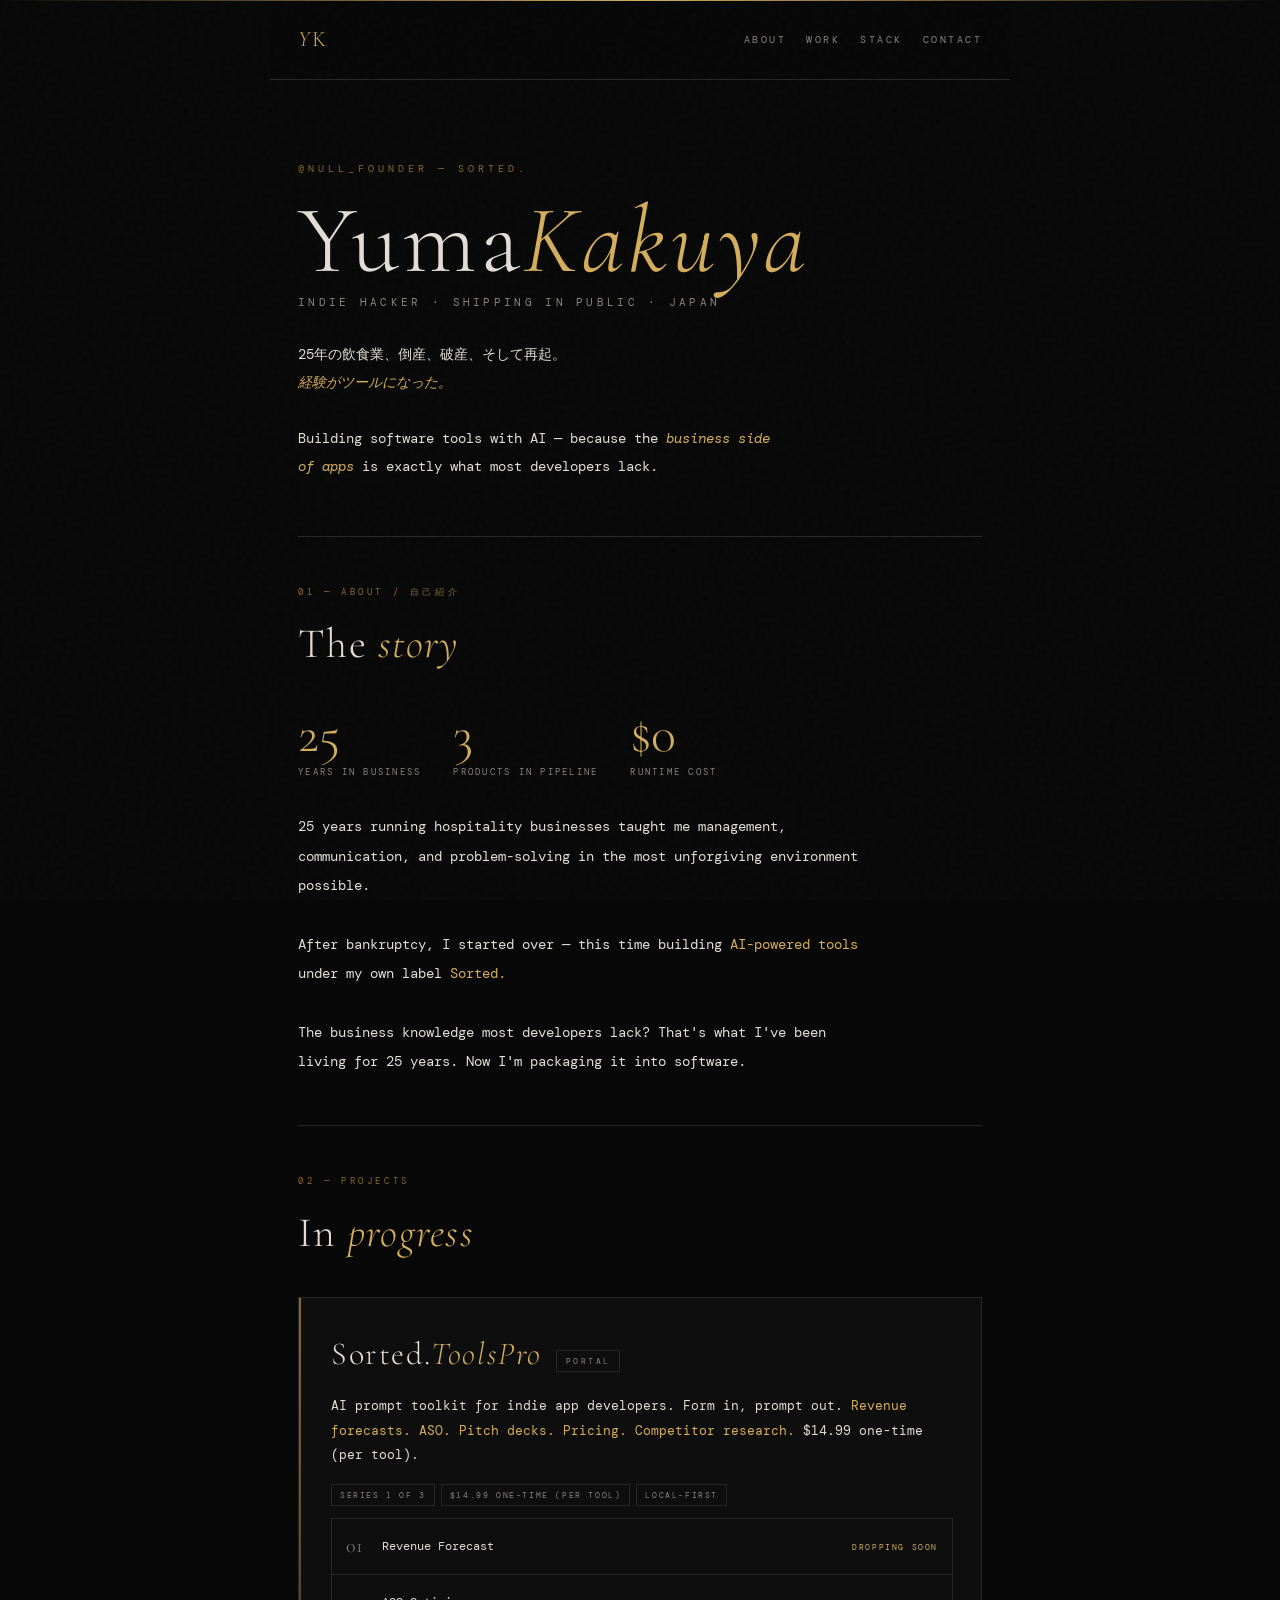
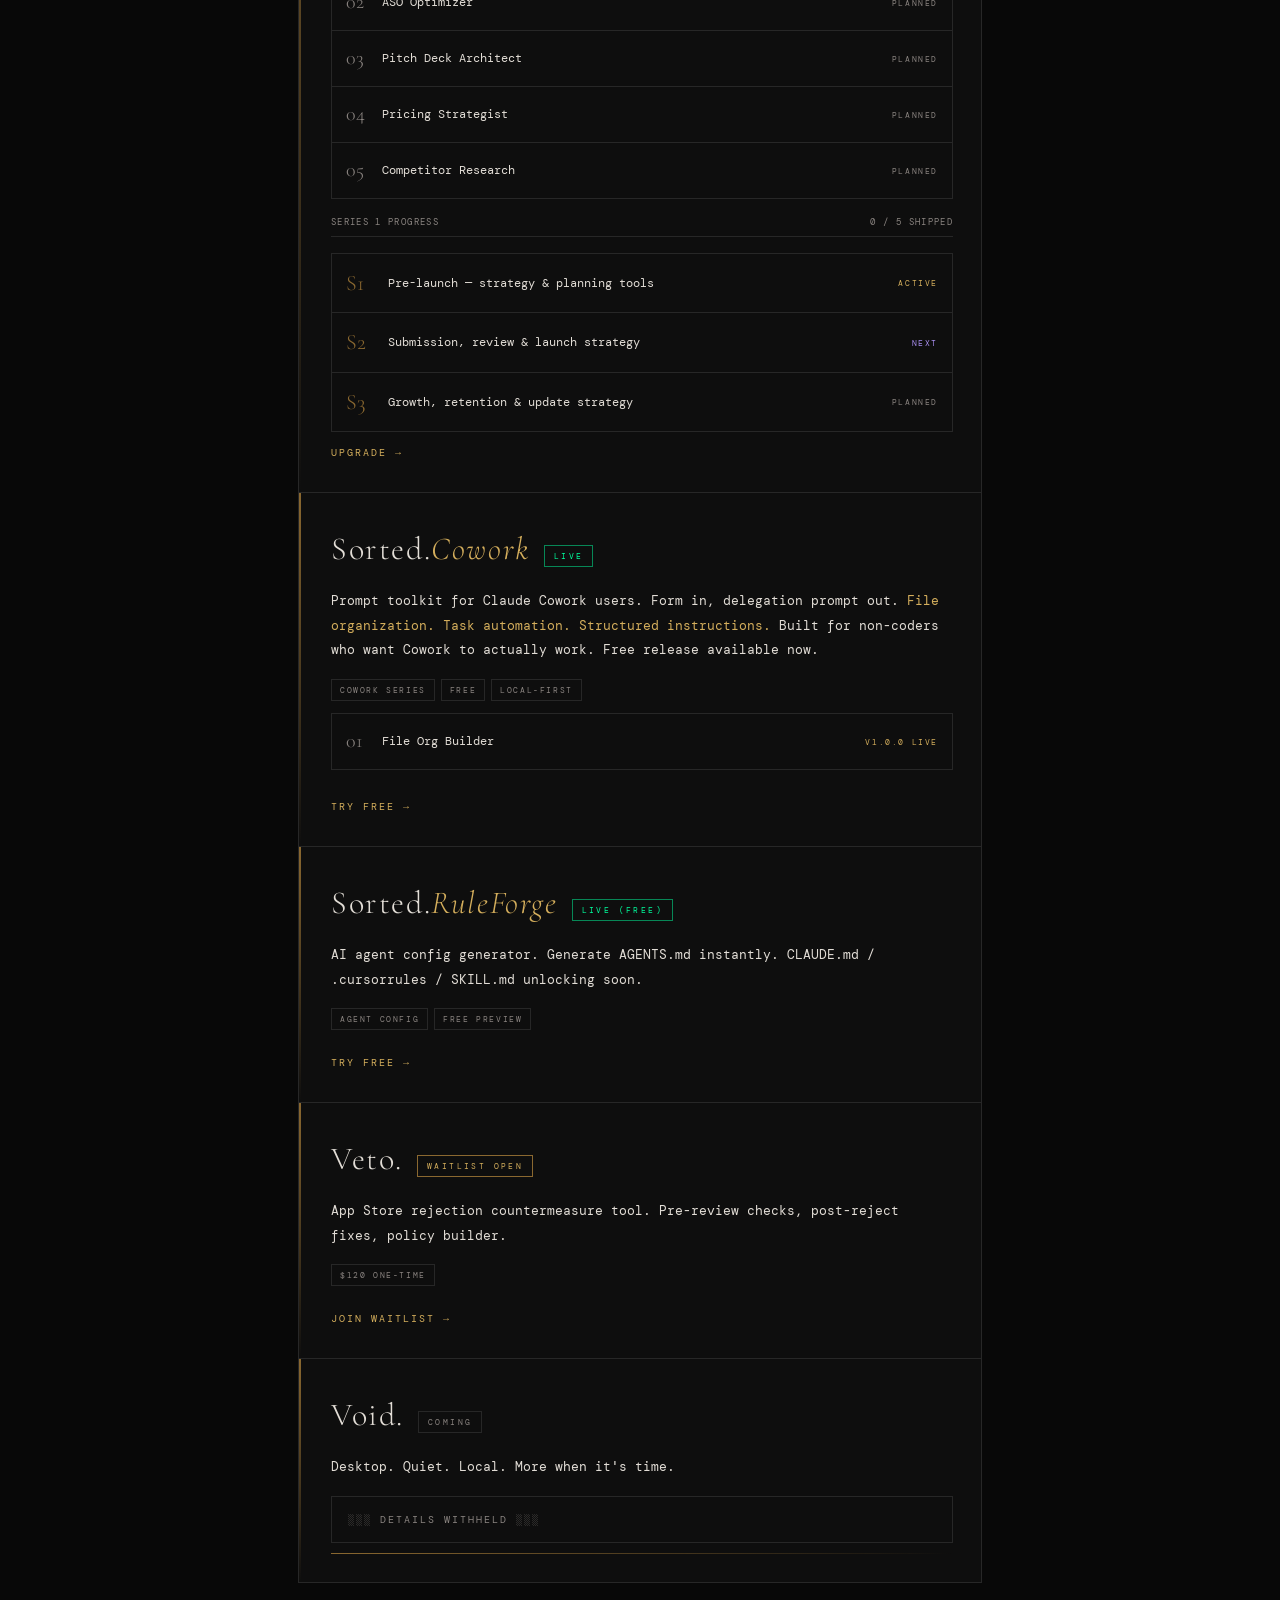
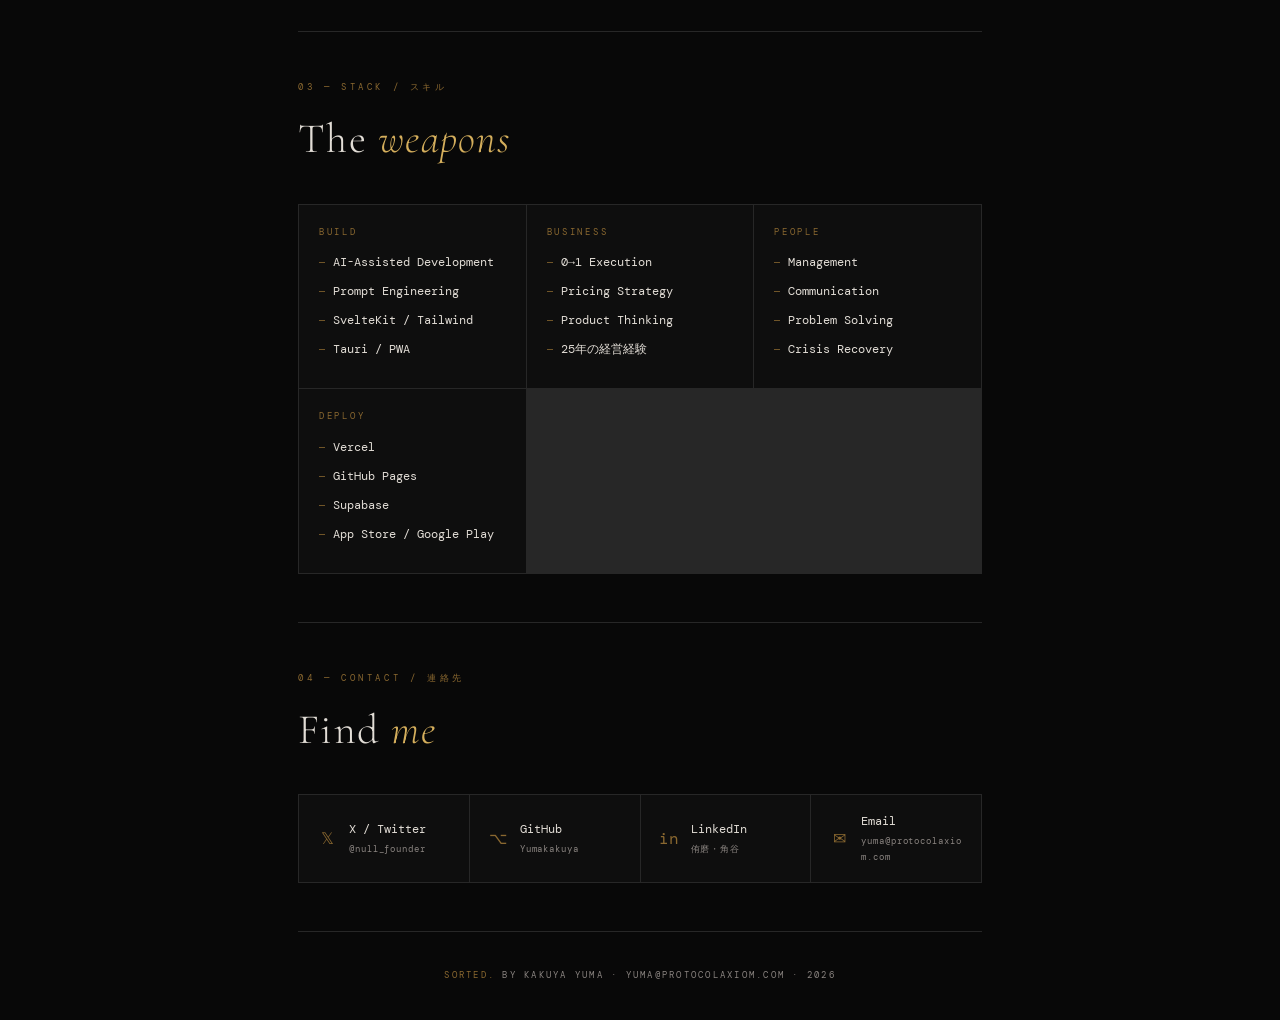
==== commit 7af4e48c: "fix: contact email overflow Made-with: Cursor" ====
--- a/index.html
+++ b/index.html
@@ -5,6 +5,14 @@
   <meta name="viewport" content="width=device-width, initial-scale=1.0" />
   <title>Yuma Kakuya — Builder</title>
   <meta name="description" content="Indie hacker building tools for app developers. Creator of Sorted.Tools." />
+  <!-- Google tag (gtag.js) -->
+  <script async src="https://www.googletagmanager.com/gtag/js?id=G-12F25EZ0PG"></script>
+  <script>
+    window.dataLayer = window.dataLayer || [];
+    function gtag(){dataLayer.push(arguments);}
+    gtag('js', new Date());
+    gtag('config', 'G-12F25EZ0PG');
+  </script>
   <link rel="preconnect" href="https://fonts.googleapis.com" />
   <link href="https://fonts.googleapis.com/css2?family=Cormorant+Garamond:ital,wght@0,300;0,400;0,600;1,300&family=DM+Mono:wght@300;400&display=swap" rel="stylesheet" />
   <style>
@@ -204,10 +212,17 @@
     }
     .b-building { color:var(--gold); border-color:var(--gold-dim); }
     .b-coming   { color:var(--text-dim); border-color:var(--border); }
-    .b-live     { color:var(--green); border-color:var(--green); }
+    .b-live     { color:#00ff9d; border-color:rgba(0,255,157,0.5); }
 
     .card-desc { font-size:13px; line-height:1.9; color:var(--text); margin-bottom:16px; }
     .card-desc .hl { color:var(--gold); }
+    .card-cta {
+      display:inline-block; margin-top:12px;
+      font-size:10px; letter-spacing:0.2em; text-transform:uppercase;
+      color:var(--gold); text-decoration:none;
+      transition:color 0.2s;
+    }
+    .card-cta:hover { color:var(--text); }
 
     /* Tool list */
     .tool-list { display:grid; gap:0; border:1px solid var(--border); margin-bottom:16px; }
@@ -277,11 +292,12 @@
       background:var(--bg2); text-decoration:none; color:var(--text);
       transition: background 0.2s, color 0.2s;
     }
+    .link-card > div { min-width:0; }
     .link-card:hover { background:var(--bg3); color:var(--gold); }
     .li { font-size:16px; min-width:20px; text-align:center; color:var(--gold-dim); transition:color 0.2s; }
     .link-card:hover .li { color:var(--gold); }
     .ln { font-size:12px; color:var(--text); }
-    .lh { font-size:9px; letter-spacing:0.1em; margin-top:2px; color:var(--text-dim); }
+    .lh { font-size:9px; letter-spacing:0.1em; margin-top:2px; color:var(--text-dim); word-break:break-all; }
 
     /* Tags */
     .tags { display:flex; flex-wrap:wrap; gap:6px; margin:12px 0; }
@@ -289,7 +305,7 @@
 
     /* Footer */
     .footer { padding:36px 0; text-align:center; }
-    .footer-txt { font-size:9px; letter-spacing:0.25em; color:var(--text-dim); text-transform:uppercase; }
+    .footer-txt { font-size:9px; letter-spacing:0.25em; color:var(--text-dim); text-transform:uppercase; word-break:break-all; }
     .footer-txt .hl { color:var(--gold-dim); }
 
     @media(max-width:600px){
@@ -314,7 +330,7 @@
 
     <!-- HERO -->
     <section class="hero">
-      <div class="hero-eyebrow">@KakuyaYuma — AXIS.</div>
+      <div class="hero-eyebrow">@null_founder — Sorted.</div>
       <h1 class="hero-name">Yuma<em>Kakuya</em></h1>
       <div class="hero-sub">Indie Hacker · Shipping in Public · Japan</div>
       <p class="hero-desc">
@@ -342,7 +358,7 @@
         management, communication, and problem-solving
         in the most unforgiving environment possible.<br><br>
         After bankruptcy, I started over —
-        this time building <span class="hl">AI-powered tools</span> under my own label <span class="hl">AXIS.</span><br><br>
+        this time building <span class="hl">AI-powered tools</span> under my own label <span class="hl">Sorted.</span><br><br>
         The business knowledge most developers lack?
         That's what I've been living for 25 years.
         Now I'm packaging it into software.
@@ -356,21 +372,21 @@
 
       <div class="cards">
 
-        <!-- Sorted.Tools -->
-        <div class="card" style="cursor:pointer;" onclick="window.open('https://yumakakuya.github.io/sorted-tools/','_blank')">
+        <!-- Sorted.ToolsPro -->
+        <div class="card" style="cursor:pointer;" onclick="window.open('https://sorted-portal.vercel.app','_blank')">
           <div class="card-head">
-            <div class="card-name">Sorted.<em>Tools</em></div>
-            <span class="badge b-coming">Coming Soon</span>
+            <div class="card-name">Sorted.<em>ToolsPro</em></div>
+            <span class="badge b-coming">Portal</span>
           </div>
           <p class="card-desc">
             AI prompt toolkit for indie app developers. Form in, prompt out.
             <span class="hl">Revenue forecasts. ASO. Pitch decks. Pricing. Competitor research.</span>
-            Five tools. One series. $9.99 one-time.
+            $14.99 one-time (per tool).
           </p>
 
           <div class="tags">
             <span class="tag">Series 1 of 3</span>
-            <span class="tag">$9.99 one-time</span>
+            <span class="tag">$14.99 one-time (per tool)</span>
             <span class="tag">Local-first</span>
           </div>
 
@@ -424,6 +440,7 @@
               <span class="s-status ss-later">Planned</span>
             </div>
           </div>
+          <a href="https://sorted-portal.vercel.app" target="_blank" rel="noopener" class="card-cta" onclick="event.stopPropagation()">Upgrade →</a>
         </div>
 
         <!-- Sorted.Cowork -->
@@ -435,7 +452,7 @@
           <p class="card-desc">
             Prompt toolkit for Claude Cowork users. Form in, delegation prompt out.
             <span class="hl">File organization. Task automation. Structured instructions.</span>
-            Built for non-coders who want Cowork to actually work.
+            Built for non-coders who want Cowork to actually work. Free release available now.
           </p>
           <div class="tags">
             <span class="tag">Cowork Series</span>
@@ -449,19 +466,37 @@
               <span class="tool-status ts-next">v1.0.0 Live</span>
             </div>
           </div>
-        </div>
-
-        <!-- AXIOM. -->
-        <div class="card">
+          <a href="https://yumakakuya.github.io/sorted-cowork/" target="_blank" rel="noopener" class="card-cta" onclick="event.stopPropagation()">Try Free →</a>
+        </div>
+
+        <!-- RuleForge -->
+        <div class="card" style="cursor:pointer;" onclick="window.open('https://yumakakuya.github.io/sorted-ruleforge/','_blank')">
+          <div class="card-head">
+            <div class="card-name">Sorted.<em>RuleForge</em></div>
+            <span class="badge b-live">Live (Free)</span>
+          </div>
+          <p class="card-desc">
+            AI agent config generator. Generate AGENTS.md instantly.
+            CLAUDE.md / .cursorrules / SKILL.md unlocking soon.
+          </p>
+          <div class="tags">
+            <span class="tag">Agent config</span>
+            <span class="tag">Free preview</span>
+          </div>
+          <a href="https://yumakakuya.github.io/sorted-ruleforge/" target="_blank" rel="noopener" class="card-cta" onclick="event.stopPropagation()">Try Free →</a>
+        </div>
+
+        <!-- Veto. -->
+        <div class="card" style="cursor:pointer;" onclick="window.open('https://axiom-waitlist.vercel.app','_blank')">
           <div class="card-head">
             <div class="card-name">Veto.</div>
-            <span class="badge b-coming">Coming</span>
-          </div>
-          <p class="card-desc">Something is in motion. Details when it's ready.</p>
-          <div class="redact">
-            <span class="redact-line">░░░ DETAILS WITHHELD ░░░</span>
-          </div>
-          <div class="redact-bar"></div>
+            <span class="badge b-building">Waitlist Open</span>
+          </div>
+          <p class="card-desc">App Store rejection countermeasure tool. Pre-review checks, post-reject fixes, policy builder.</p>
+          <div class="tags">
+            <span class="tag">$120 one-time</span>
+          </div>
+          <a href="https://axiom-waitlist.vercel.app" target="_blank" rel="noopener" class="card-cta" onclick="event.stopPropagation()">Join Waitlist →</a>
         </div>
 
         <!-- Void. -->
@@ -521,9 +556,9 @@
       <div class="sec-eyebrow">04 — Contact / 連絡先</div>
       <div class="sec-title">Find <em>me</em></div>
       <div class="link-grid">
-        <a class="link-card" href="https://x.com/KakuyaYuma" target="_blank" rel="noopener">
+        <a class="link-card" href="https://x.com/null_founder" target="_blank" rel="noopener">
           <span class="li">𝕏</span>
-          <div><div class="ln">X / Twitter</div><div class="lh">@KakuyaYuma</div></div>
+          <div><div class="ln">X / Twitter</div><div class="lh">@null_founder</div></div>
         </a>
         <a class="link-card" href="https://github.com/Yumakakuya" target="_blank" rel="noopener">
           <span class="li">⌥</span>
@@ -533,15 +568,15 @@
           <span class="li">in</span>
           <div><div class="ln">LinkedIn</div><div class="lh">侑磨・角谷</div></div>
         </a>
-        <a class="link-card" href="mailto:yuma@axis.com">
+        <a class="link-card" href="mailto:yuma@protocolaxiom.com">
           <span class="li">✉</span>
-          <div><div class="ln">Email</div><div class="lh">AXIS.</div></div>
+          <div><div class="ln">Email</div><div class="lh">yuma@protocolaxiom.com</div></div>
         </a>
       </div>
     </section>
 
     <footer class="footer">
-      <div class="footer-txt"><span class="hl">AXIS.</span> — Yuma Kakuya · Shipping in Public · 2026</div>
+      <div class="footer-txt"><span class="hl">Sorted.</span> by Kakuya Yuma · yuma@protocolaxiom.com · 2026</div>
     </footer>
 
   </div>
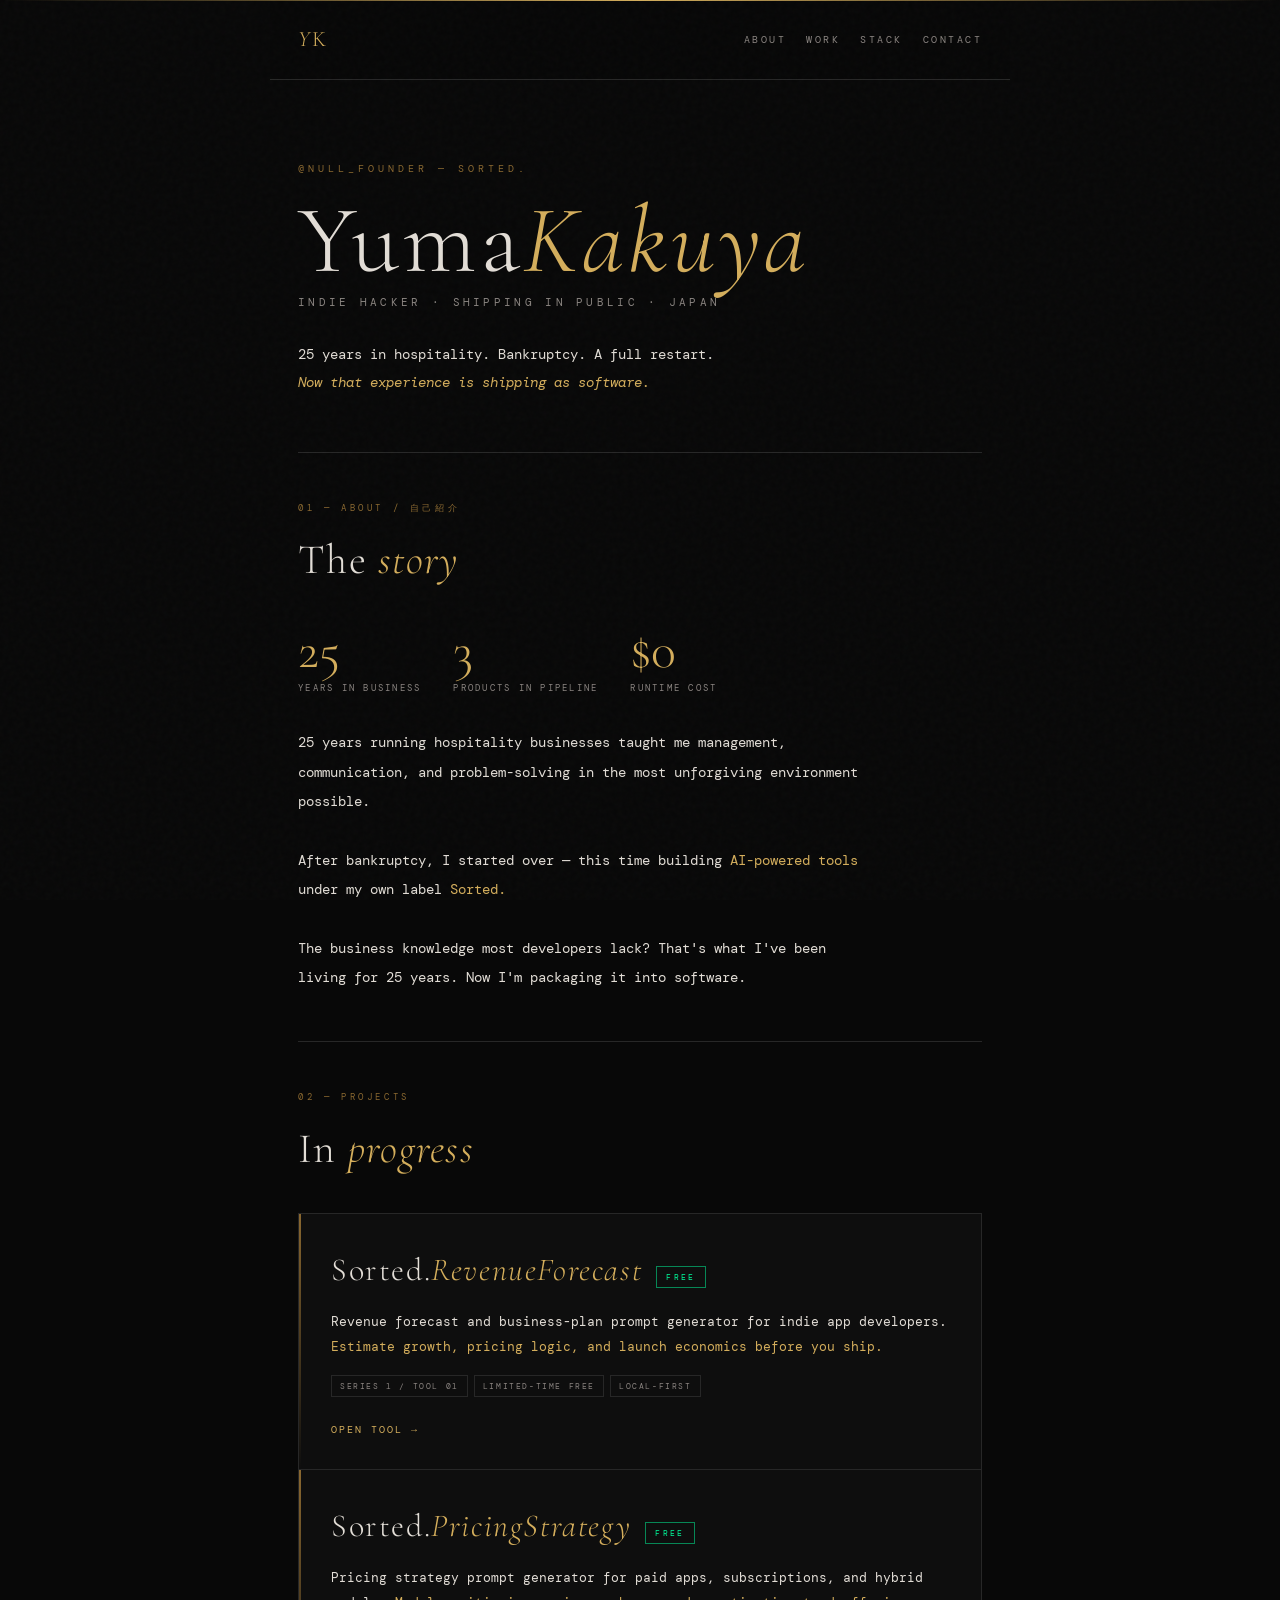
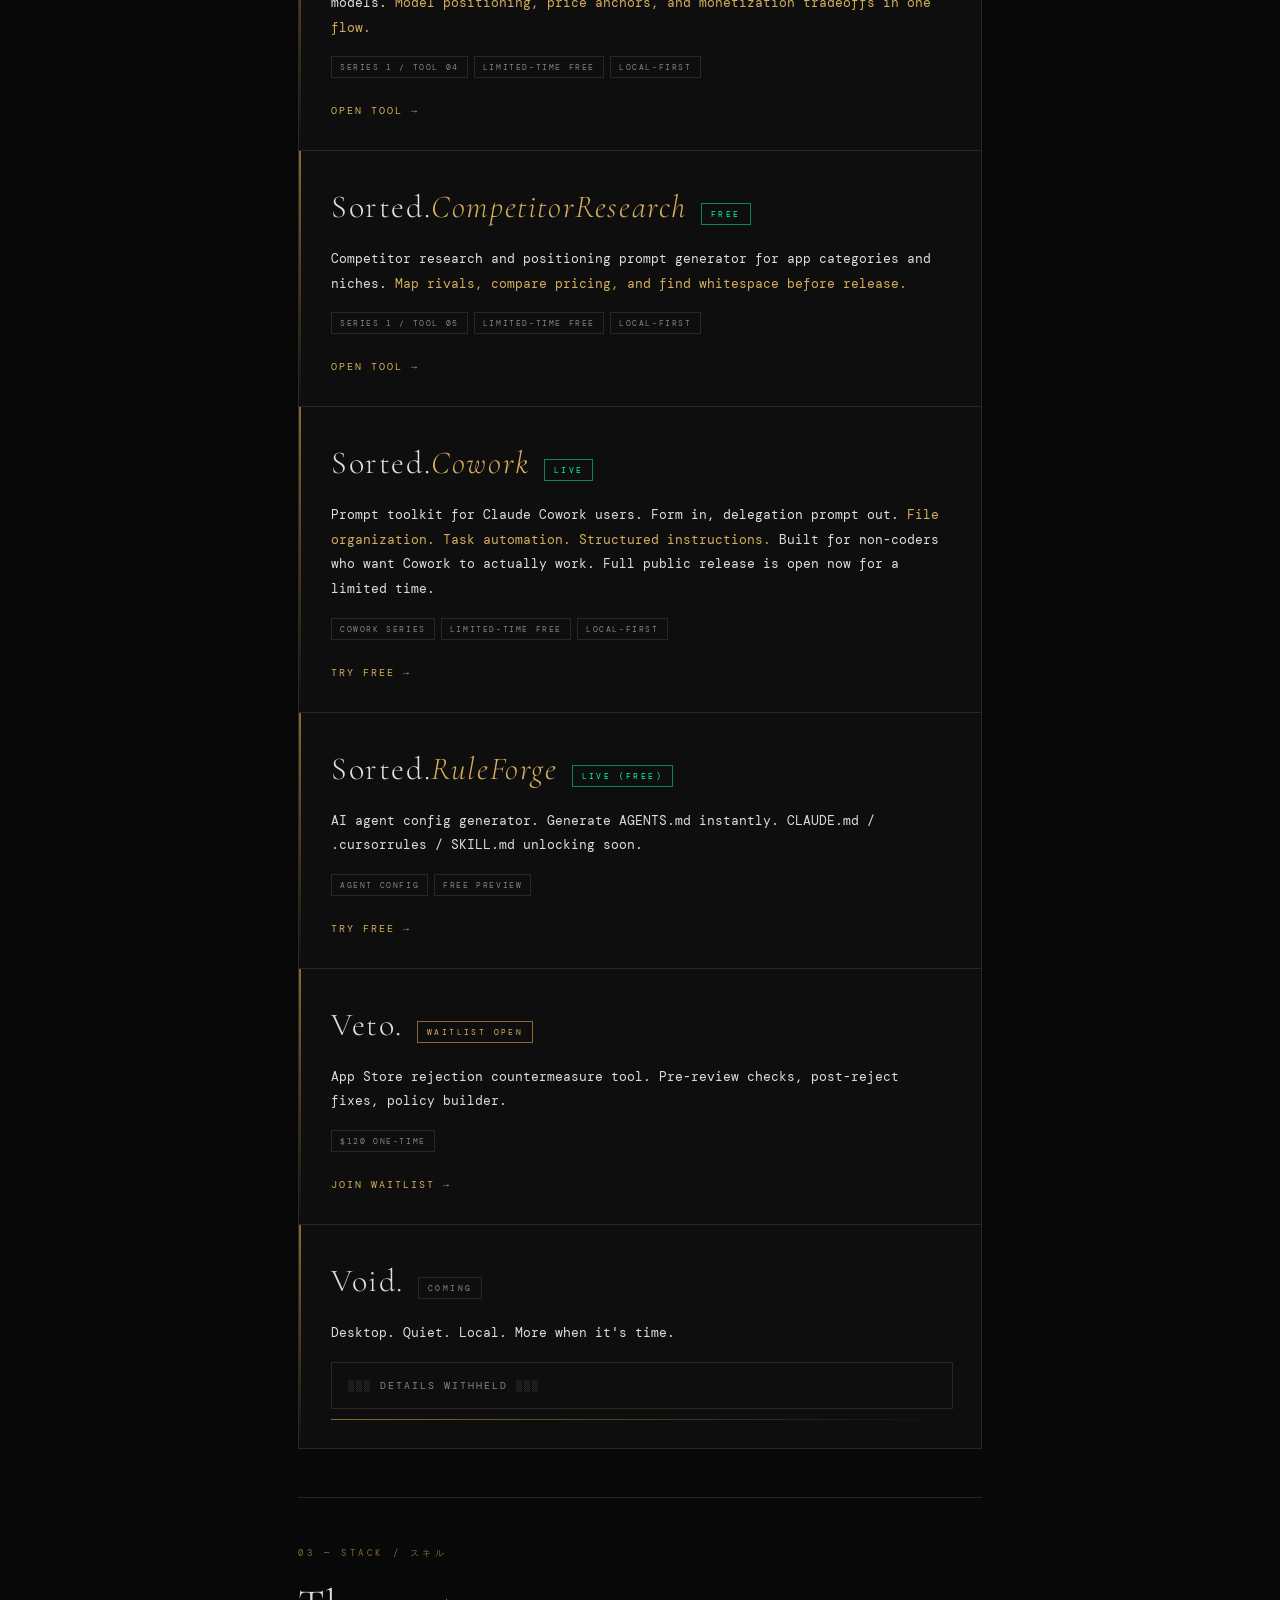
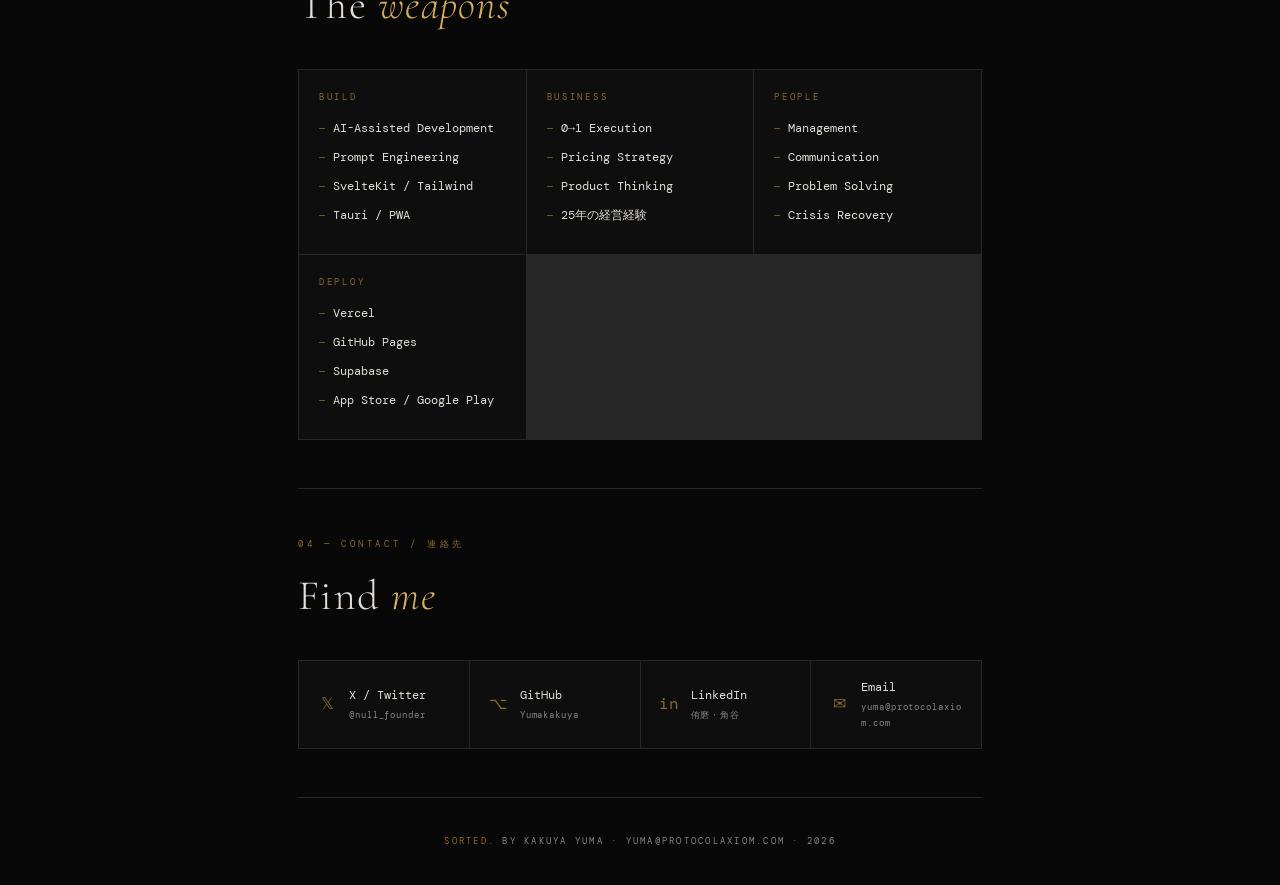
==== commit 21e15706: "Update free tool cards and pages" ====
--- a/index.html
+++ b/index.html
@@ -4,7 +4,7 @@
   <meta charset="UTF-8" />
   <meta name="viewport" content="width=device-width, initial-scale=1.0" />
   <title>Yuma Kakuya — Builder</title>
-  <meta name="description" content="Indie hacker building tools for app developers. Creator of Sorted.Tools." />
+  <meta name="description" content="Indie hacker building tools for app developers. Limited-time free release now live for Sorted.Tools and Sorted.Cowork." />
   <!-- Google tag (gtag.js) -->
   <script async src="https://www.googletagmanager.com/gtag/js?id=G-12F25EZ0PG"></script>
   <script>
@@ -236,6 +236,7 @@
     .tool-name { color:var(--text); flex:1; }
     .tool-status { font-size:8px; letter-spacing:0.2em; text-transform:uppercase; }
     .ts-next    { color:var(--gold); }
+    .ts-live    { color:#00ff9d; }
     .ts-planned { color:var(--text-dim); }
 
     /* Progress */
@@ -334,11 +335,8 @@
       <h1 class="hero-name">Yuma<em>Kakuya</em></h1>
       <div class="hero-sub">Indie Hacker · Shipping in Public · Japan</div>
       <p class="hero-desc">
-        25年の飲食業、倒産、破産、そして再起。<br>
-        <span class="hl">経験がツールになった。</span><br><br>
-        Building software tools with AI —
-        because the <span class="hl">business side of apps</span>
-        is exactly what most developers lack.
+        25 years in hospitality. Bankruptcy. A full restart.<br>
+        <span class="hl">Now that experience is shipping as software.</span>
       </p>
     </section>
 
@@ -372,75 +370,58 @@
 
       <div class="cards">
 
-        <!-- Sorted.ToolsPro -->
-        <div class="card" style="cursor:pointer;" onclick="window.open('https://sorted-portal.vercel.app','_blank')">
-          <div class="card-head">
-            <div class="card-name">Sorted.<em>ToolsPro</em></div>
-            <span class="badge b-coming">Portal</span>
+        <!-- Sorted.RevenueForecast -->
+        <div class="card" style="cursor:pointer;" onclick="window.open('https://yumakakuya.github.io/sorted-tools/','_blank')">
+          <div class="card-head">
+            <div class="card-name">Sorted.<em>RevenueForecast</em></div>
+            <span class="badge b-live">Free</span>
           </div>
           <p class="card-desc">
-            AI prompt toolkit for indie app developers. Form in, prompt out.
-            <span class="hl">Revenue forecasts. ASO. Pitch decks. Pricing. Competitor research.</span>
-            $14.99 one-time (per tool).
+            Revenue forecast and business-plan prompt generator for indie app developers.
+            <span class="hl">Estimate growth, pricing logic, and launch economics before you ship.</span>
           </p>
-
           <div class="tags">
-            <span class="tag">Series 1 of 3</span>
-            <span class="tag">$14.99 one-time (per tool)</span>
+            <span class="tag">Series 1 / Tool 01</span>
+            <span class="tag">Limited-time free</span>
             <span class="tag">Local-first</span>
           </div>
-
-          <div class="tool-list">
-            <div class="tool-row">
-              <span class="tool-num">01</span>
-              <span class="tool-name">Revenue Forecast</span>
-              <span class="tool-status ts-next">Dropping soon</span>
-            </div>
-            <div class="tool-row">
-              <span class="tool-num">02</span>
-              <span class="tool-name">ASO Optimizer</span>
-              <span class="tool-status ts-planned">Planned</span>
-            </div>
-            <div class="tool-row">
-              <span class="tool-num">03</span>
-              <span class="tool-name">Pitch Deck Architect</span>
-              <span class="tool-status ts-planned">Planned</span>
-            </div>
-            <div class="tool-row">
-              <span class="tool-num">04</span>
-              <span class="tool-name">Pricing Strategist</span>
-              <span class="tool-status ts-planned">Planned</span>
-            </div>
-            <div class="tool-row">
-              <span class="tool-num">05</span>
-              <span class="tool-name">Competitor Research</span>
-              <span class="tool-status ts-planned">Planned</span>
-            </div>
-          </div>
-
-          <div class="prog-wrap">
-            <div class="prog-meta"><span>Series 1 progress</span><span>0 / 5 shipped</span></div>
-            <div class="prog-bar"><div class="prog-fill" style="--w:0%"></div></div>
-          </div>
-
-          <div class="series">
-            <div class="series-row">
-              <span class="s-num">S1</span>
-              <span class="s-label">Pre-launch — strategy & planning tools</span>
-              <span class="s-status ss-active">Active</span>
-            </div>
-            <div class="series-row">
-              <span class="s-num">S2</span>
-              <span class="s-label">Submission, review & launch strategy</span>
-              <span class="s-status ss-next">Next</span>
-            </div>
-            <div class="series-row">
-              <span class="s-num">S3</span>
-              <span class="s-label">Growth, retention & update strategy</span>
-              <span class="s-status ss-later">Planned</span>
-            </div>
-          </div>
-          <a href="https://sorted-portal.vercel.app" target="_blank" rel="noopener" class="card-cta" onclick="event.stopPropagation()">Upgrade →</a>
+          <a href="https://yumakakuya.github.io/sorted-tools/" target="_blank" rel="noopener" class="card-cta" onclick="event.stopPropagation()">Open Tool →</a>
+        </div>
+
+        <!-- Sorted.PricingStrategy -->
+        <div class="card" style="cursor:pointer;" onclick="window.open('https://yumakakuya.github.io/sorted-pricing-strategy/','_blank')">
+          <div class="card-head">
+            <div class="card-name">Sorted.<em>PricingStrategy</em></div>
+            <span class="badge b-live">Free</span>
+          </div>
+          <p class="card-desc">
+            Pricing strategy prompt generator for paid apps, subscriptions, and hybrid models.
+            <span class="hl">Model positioning, price anchors, and monetization tradeoffs in one flow.</span>
+          </p>
+          <div class="tags">
+            <span class="tag">Series 1 / Tool 04</span>
+            <span class="tag">Limited-time free</span>
+            <span class="tag">Local-first</span>
+          </div>
+          <a href="https://yumakakuya.github.io/sorted-pricing-strategy/" target="_blank" rel="noopener" class="card-cta" onclick="event.stopPropagation()">Open Tool →</a>
+        </div>
+
+        <!-- Sorted.CompetitorResearch -->
+        <div class="card" style="cursor:pointer;" onclick="window.open('https://yumakakuya.github.io/sorted-competitor-research/','_blank')">
+          <div class="card-head">
+            <div class="card-name">Sorted.<em>CompetitorResearch</em></div>
+            <span class="badge b-live">Free</span>
+          </div>
+          <p class="card-desc">
+            Competitor research and positioning prompt generator for app categories and niches.
+            <span class="hl">Map rivals, compare pricing, and find whitespace before release.</span>
+          </p>
+          <div class="tags">
+            <span class="tag">Series 1 / Tool 05</span>
+            <span class="tag">Limited-time free</span>
+            <span class="tag">Local-first</span>
+          </div>
+          <a href="https://yumakakuya.github.io/sorted-competitor-research/" target="_blank" rel="noopener" class="card-cta" onclick="event.stopPropagation()">Open Tool →</a>
         </div>
 
         <!-- Sorted.Cowork -->
@@ -452,19 +433,12 @@
           <p class="card-desc">
             Prompt toolkit for Claude Cowork users. Form in, delegation prompt out.
             <span class="hl">File organization. Task automation. Structured instructions.</span>
-            Built for non-coders who want Cowork to actually work. Free release available now.
+            Built for non-coders who want Cowork to actually work. Full public release is open now for a limited time.
           </p>
           <div class="tags">
             <span class="tag">Cowork Series</span>
-            <span class="tag">Free</span>
+            <span class="tag">Limited-time free</span>
             <span class="tag">Local-first</span>
-          </div>
-          <div class="tool-list">
-            <div class="tool-row">
-              <span class="tool-num">01</span>
-              <span class="tool-name">File Org Builder</span>
-              <span class="tool-status ts-next">v1.0.0 Live</span>
-            </div>
           </div>
           <a href="https://yumakakuya.github.io/sorted-cowork/" target="_blank" rel="noopener" class="card-cta" onclick="event.stopPropagation()">Try Free →</a>
         </div>
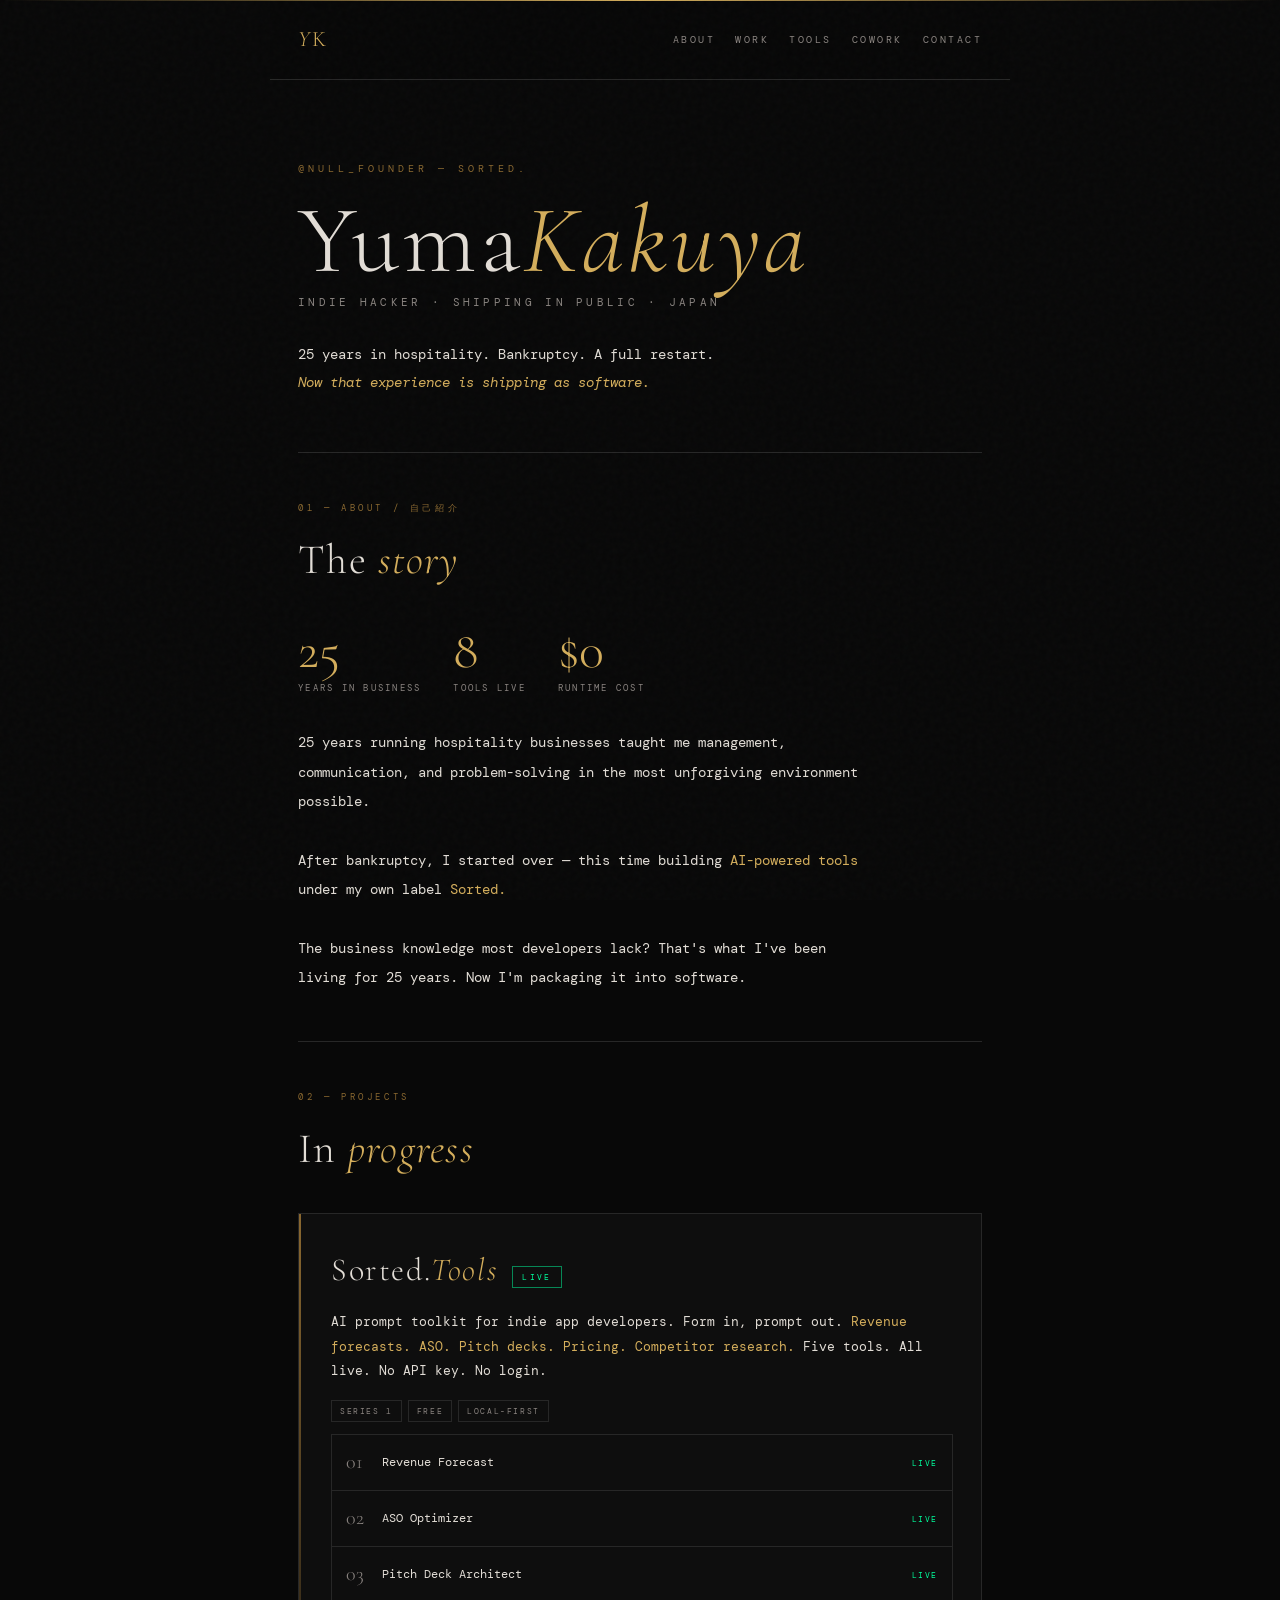
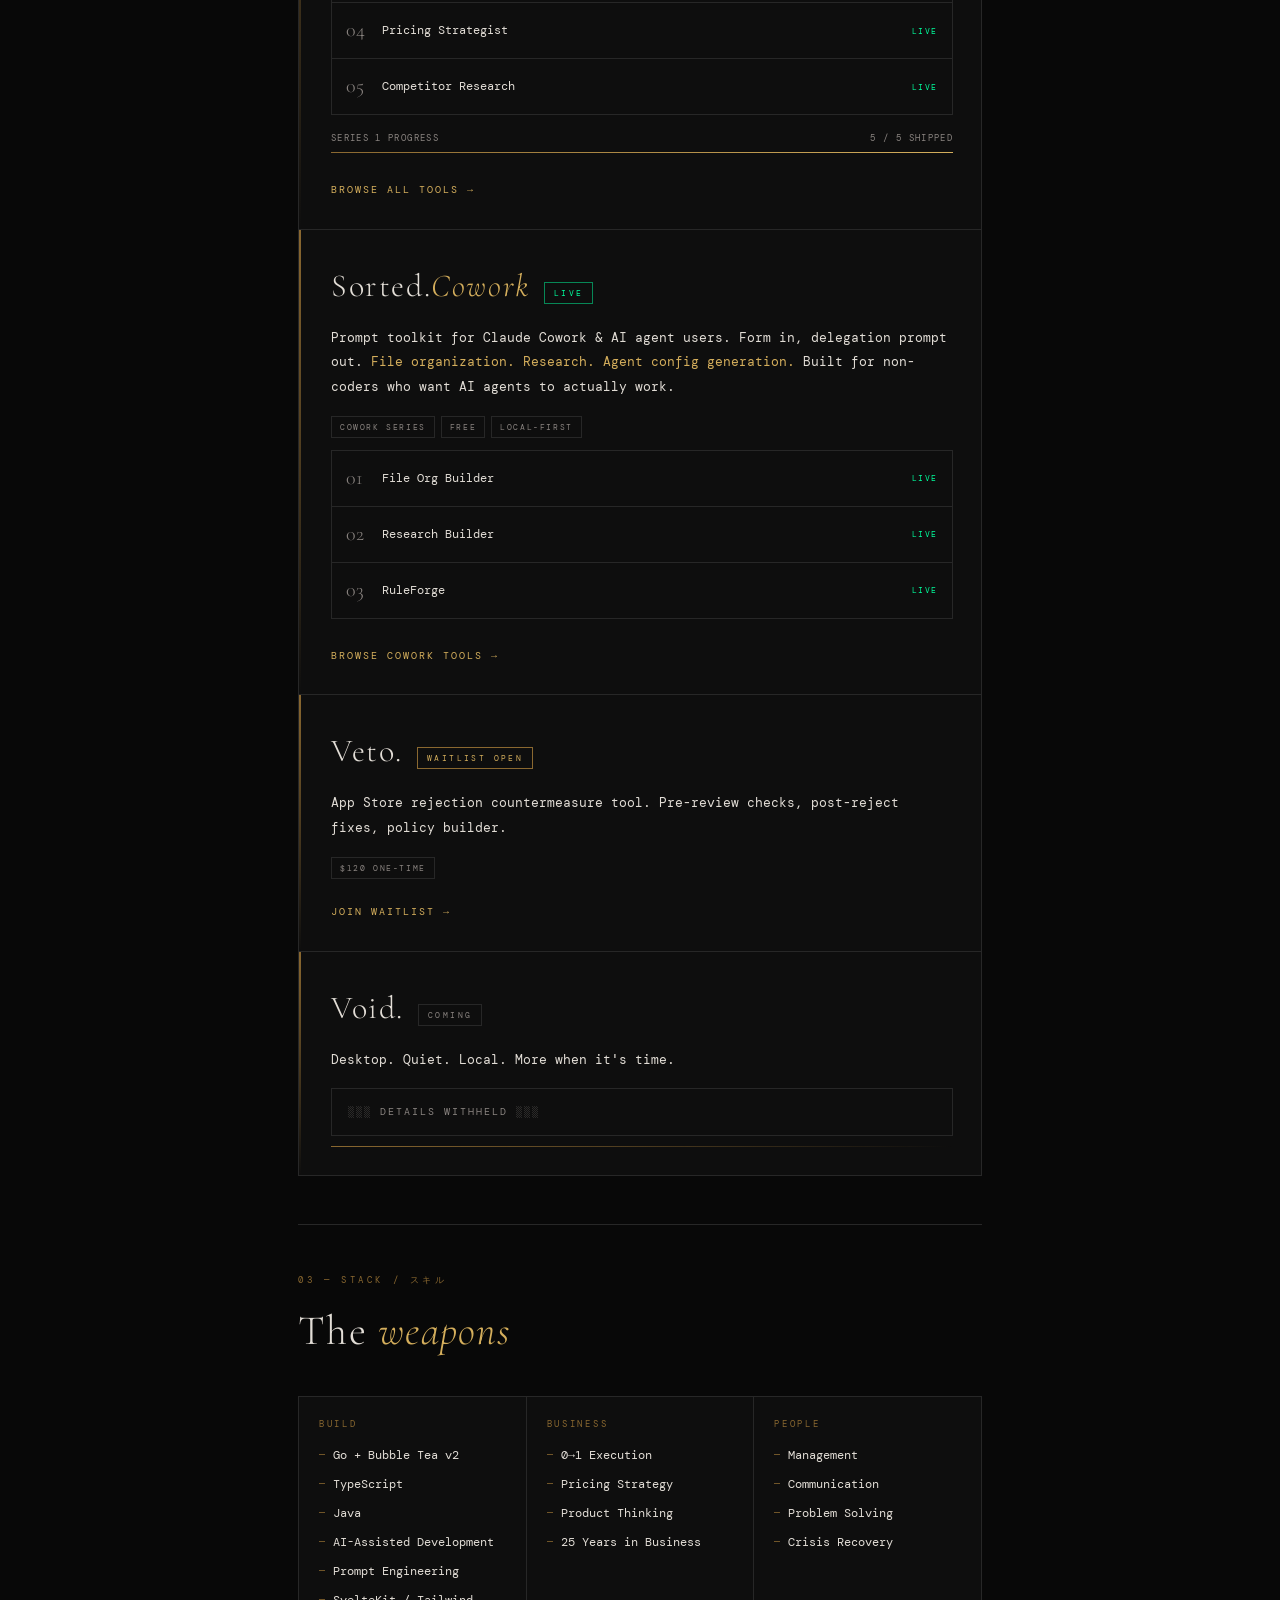
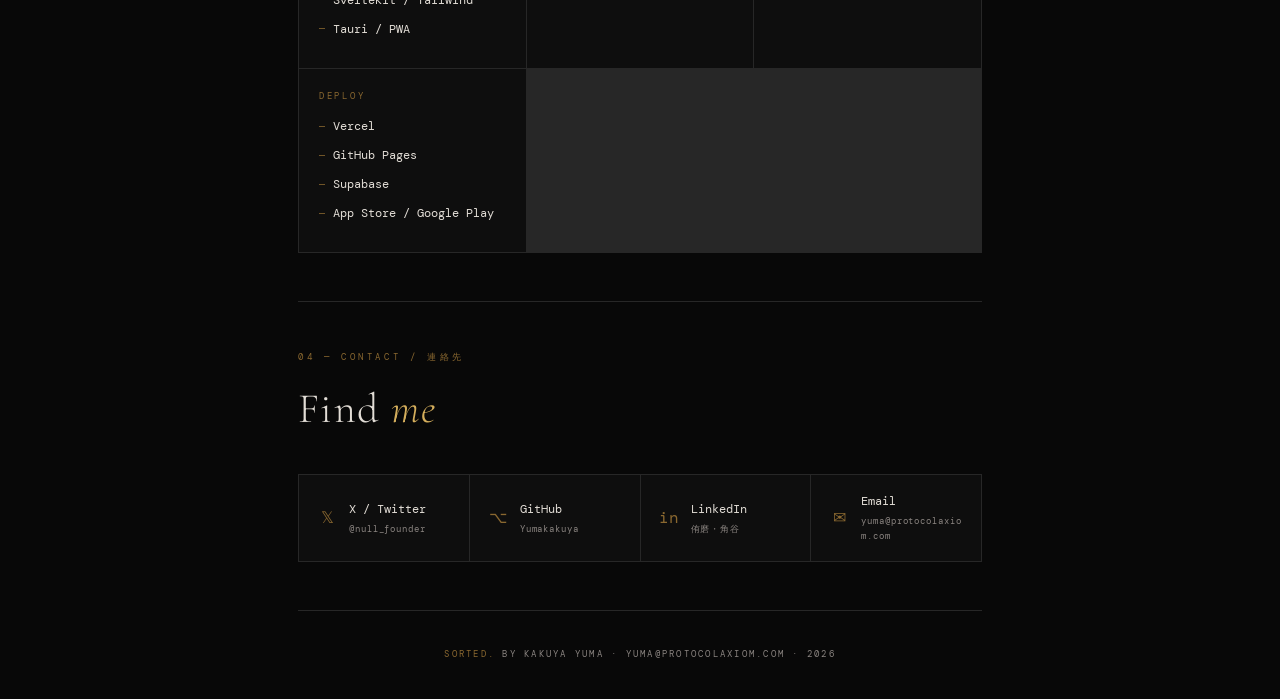
==== commit 5d7e51f4: "Deploy all 8 tools with hub pages and consolidated portfolio - Add 5 Sorted.Tools in subdirectories " ====
--- a/index.html
+++ b/index.html
@@ -322,7 +322,8 @@
     <div class="nav-links">
       <a href="#about">About</a>
       <a href="#projects">Work</a>
-      <a href="#stack">Stack</a>
+      <a href="sorted-tools/">Tools</a>
+      <a href="sorted-cowork/">Cowork</a>
       <a href="#contact">Contact</a>
     </div>
   </nav>
@@ -347,7 +348,7 @@
 
       <div class="stats">
         <div><div class="stat-val">25</div><div class="stat-lbl">Years in business</div></div>
-        <div><div class="stat-val">3</div><div class="stat-lbl">Products in pipeline</div></div>
+        <div><div class="stat-val">8</div><div class="stat-lbl">Tools live</div></div>
         <div><div class="stat-val">$0</div><div class="stat-lbl">Runtime cost</div></div>
       </div>
 
@@ -370,94 +371,93 @@
 
       <div class="cards">
 
-        <!-- Sorted.RevenueForecast -->
-        <div class="card" style="cursor:pointer;" onclick="window.open('https://yumakakuya.github.io/sorted-tools/','_blank')">
+        <!-- Sorted.Tools -->
+        <div class="card" style="cursor:pointer;" onclick="window.open('sorted-tools/','_blank')">
           <div class="card-head">
-            <div class="card-name">Sorted.<em>RevenueForecast</em></div>
-            <span class="badge b-live">Free</span>
+            <div class="card-name">Sorted.<em>Tools</em></div>
+            <span class="badge b-live">Live</span>
           </div>
           <p class="card-desc">
-            Revenue forecast and business-plan prompt generator for indie app developers.
-            <span class="hl">Estimate growth, pricing logic, and launch economics before you ship.</span>
+            AI prompt toolkit for indie app developers. Form in, prompt out.
+            <span class="hl">Revenue forecasts. ASO. Pitch decks. Pricing. Competitor research.</span>
+            Five tools. All live. No API key. No login.
           </p>
           <div class="tags">
-            <span class="tag">Series 1 / Tool 01</span>
-            <span class="tag">Limited-time free</span>
+            <span class="tag">Series 1</span>
+            <span class="tag">Free</span>
             <span class="tag">Local-first</span>
           </div>
-          <a href="https://yumakakuya.github.io/sorted-tools/" target="_blank" rel="noopener" class="card-cta" onclick="event.stopPropagation()">Open Tool →</a>
-        </div>
-
-        <!-- Sorted.PricingStrategy -->
-        <div class="card" style="cursor:pointer;" onclick="window.open('https://yumakakuya.github.io/sorted-pricing-strategy/','_blank')">
-          <div class="card-head">
-            <div class="card-name">Sorted.<em>PricingStrategy</em></div>
-            <span class="badge b-live">Free</span>
-          </div>
-          <p class="card-desc">
-            Pricing strategy prompt generator for paid apps, subscriptions, and hybrid models.
-            <span class="hl">Model positioning, price anchors, and monetization tradeoffs in one flow.</span>
-          </p>
-          <div class="tags">
-            <span class="tag">Series 1 / Tool 04</span>
-            <span class="tag">Limited-time free</span>
-            <span class="tag">Local-first</span>
-          </div>
-          <a href="https://yumakakuya.github.io/sorted-pricing-strategy/" target="_blank" rel="noopener" class="card-cta" onclick="event.stopPropagation()">Open Tool →</a>
-        </div>
-
-        <!-- Sorted.CompetitorResearch -->
-        <div class="card" style="cursor:pointer;" onclick="window.open('https://yumakakuya.github.io/sorted-competitor-research/','_blank')">
-          <div class="card-head">
-            <div class="card-name">Sorted.<em>CompetitorResearch</em></div>
-            <span class="badge b-live">Free</span>
-          </div>
-          <p class="card-desc">
-            Competitor research and positioning prompt generator for app categories and niches.
-            <span class="hl">Map rivals, compare pricing, and find whitespace before release.</span>
-          </p>
-          <div class="tags">
-            <span class="tag">Series 1 / Tool 05</span>
-            <span class="tag">Limited-time free</span>
-            <span class="tag">Local-first</span>
-          </div>
-          <a href="https://yumakakuya.github.io/sorted-competitor-research/" target="_blank" rel="noopener" class="card-cta" onclick="event.stopPropagation()">Open Tool →</a>
+
+          <div class="tool-list">
+            <div class="tool-row">
+              <span class="tool-num">01</span>
+              <span class="tool-name">Revenue Forecast</span>
+              <span class="tool-status ts-live">Live</span>
+            </div>
+            <div class="tool-row">
+              <span class="tool-num">02</span>
+              <span class="tool-name">ASO Optimizer</span>
+              <span class="tool-status ts-live">Live</span>
+            </div>
+            <div class="tool-row">
+              <span class="tool-num">03</span>
+              <span class="tool-name">Pitch Deck Architect</span>
+              <span class="tool-status ts-live">Live</span>
+            </div>
+            <div class="tool-row">
+              <span class="tool-num">04</span>
+              <span class="tool-name">Pricing Strategist</span>
+              <span class="tool-status ts-live">Live</span>
+            </div>
+            <div class="tool-row">
+              <span class="tool-num">05</span>
+              <span class="tool-name">Competitor Research</span>
+              <span class="tool-status ts-live">Live</span>
+            </div>
+          </div>
+
+          <div class="prog-wrap">
+            <div class="prog-meta"><span>Series 1 progress</span><span>5 / 5 shipped</span></div>
+            <div class="prog-bar"><div class="prog-fill" style="--w:100%"></div></div>
+          </div>
+
+          <a href="sorted-tools/" class="card-cta" onclick="event.stopPropagation()">Browse All Tools →</a>
         </div>
 
         <!-- Sorted.Cowork -->
-        <div class="card" style="cursor:pointer;" onclick="window.open('https://yumakakuya.github.io/sorted-cowork/','_blank')">
+        <div class="card" style="cursor:pointer;" onclick="window.open('sorted-cowork/','_blank')">
           <div class="card-head">
             <div class="card-name">Sorted.<em>Cowork</em></div>
             <span class="badge b-live">Live</span>
           </div>
           <p class="card-desc">
-            Prompt toolkit for Claude Cowork users. Form in, delegation prompt out.
-            <span class="hl">File organization. Task automation. Structured instructions.</span>
-            Built for non-coders who want Cowork to actually work. Full public release is open now for a limited time.
+            Prompt toolkit for Claude Cowork &amp; AI agent users. Form in, delegation prompt out.
+            <span class="hl">File organization. Research. Agent config generation.</span>
+            Built for non-coders who want AI agents to actually work.
           </p>
           <div class="tags">
             <span class="tag">Cowork Series</span>
-            <span class="tag">Limited-time free</span>
+            <span class="tag">Free</span>
             <span class="tag">Local-first</span>
           </div>
-          <a href="https://yumakakuya.github.io/sorted-cowork/" target="_blank" rel="noopener" class="card-cta" onclick="event.stopPropagation()">Try Free →</a>
-        </div>
-
-        <!-- RuleForge -->
-        <div class="card" style="cursor:pointer;" onclick="window.open('https://yumakakuya.github.io/sorted-ruleforge/','_blank')">
-          <div class="card-head">
-            <div class="card-name">Sorted.<em>RuleForge</em></div>
-            <span class="badge b-live">Live (Free)</span>
-          </div>
-          <p class="card-desc">
-            AI agent config generator. Generate AGENTS.md instantly.
-            CLAUDE.md / .cursorrules / SKILL.md unlocking soon.
-          </p>
-          <div class="tags">
-            <span class="tag">Agent config</span>
-            <span class="tag">Free preview</span>
-          </div>
-          <a href="https://yumakakuya.github.io/sorted-ruleforge/" target="_blank" rel="noopener" class="card-cta" onclick="event.stopPropagation()">Try Free →</a>
+          <div class="tool-list">
+            <div class="tool-row">
+              <span class="tool-num">01</span>
+              <span class="tool-name">File Org Builder</span>
+              <span class="tool-status ts-live">Live</span>
+            </div>
+            <div class="tool-row">
+              <span class="tool-num">02</span>
+              <span class="tool-name">Research Builder</span>
+              <span class="tool-status ts-live">Live</span>
+            </div>
+            <div class="tool-row">
+              <span class="tool-num">03</span>
+              <span class="tool-name">RuleForge</span>
+              <span class="tool-status ts-live">Live</span>
+            </div>
+          </div>
+          <a href="sorted-cowork/" class="card-cta" onclick="event.stopPropagation()">Browse Cowork Tools →</a>
         </div>
 
         <!-- Veto. -->
@@ -496,6 +496,9 @@
       <div class="stack-grid">
         <div class="sg">
           <div class="sg-title">Build</div>
+          <div class="si">Go + Bubble Tea v2</div>
+          <div class="si">TypeScript</div>
+          <div class="si">Java</div>
           <div class="si">AI-Assisted Development</div>
           <div class="si">Prompt Engineering</div>
           <div class="si">SvelteKit / Tailwind</div>
@@ -506,7 +509,7 @@
           <div class="si">0→1 Execution</div>
           <div class="si">Pricing Strategy</div>
           <div class="si">Product Thinking</div>
-          <div class="si">25年の経営経験</div>
+          <div class="si">25 Years in Business</div>
         </div>
         <div class="sg">
           <div class="sg-title">People</div>
